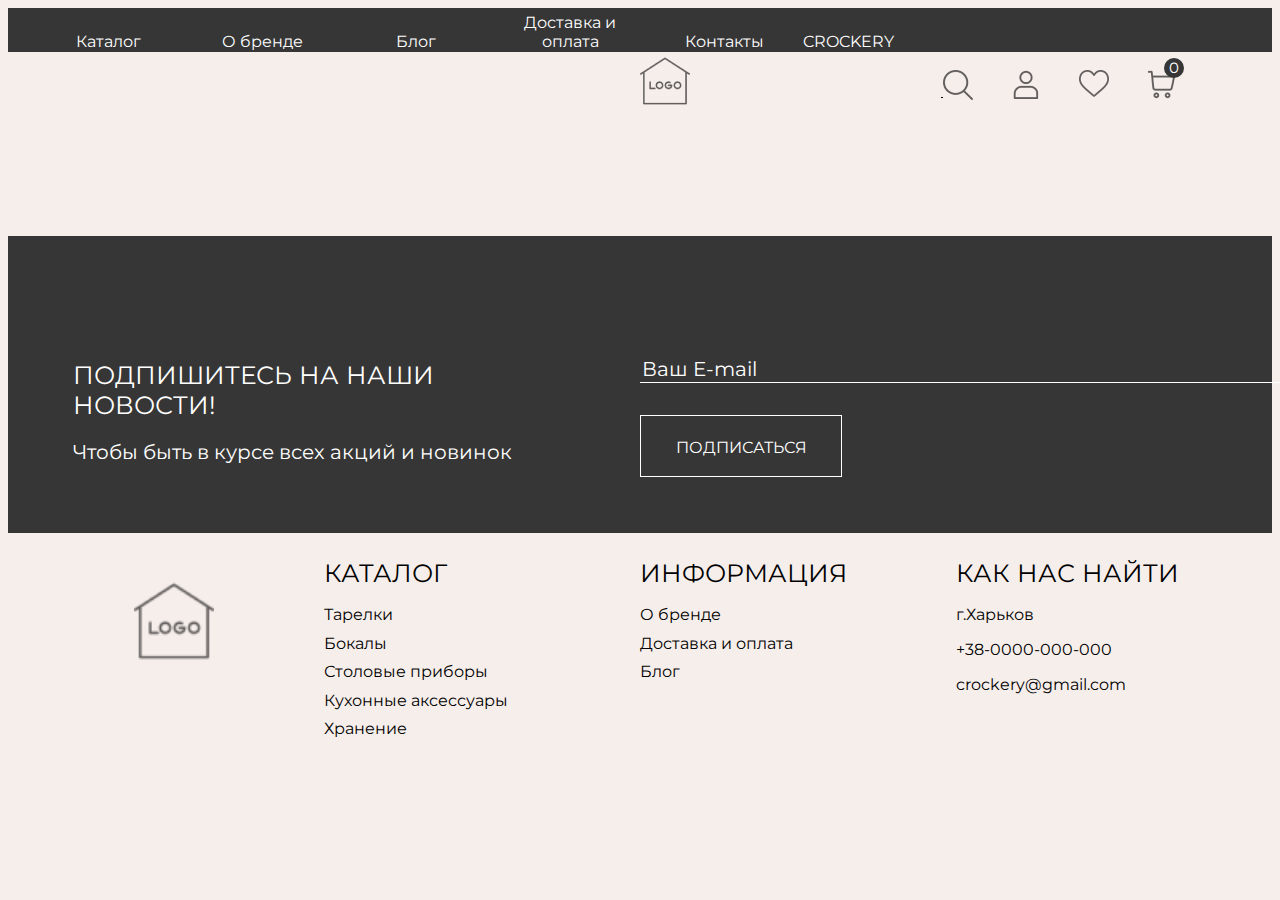
==== about-us.html @ a78c7160 "adding preexisted html" ====
<!DOCTYPE html>
<html lang="en">
<head>
  <meta charset="UTF-8">
  <meta http-equiv="X-UA-Compatible" content="IE=edge">
  <meta name="viewport" content="width=device-width, initial-scale=1.0">
  <title>О бренде</title>
  <link rel="stylesheet" href="css/header_footer.css">
</head>
<body>
  <div class="preloader_logo">
    <figure>
      <img src="img/logo 1.png" alt="">
    </figure>
  </div>


 <header>
    <div class="block upper">
      <div class="box">
        <div class="menu dropdown">
              <button class="menu-button catalog">Каталог</button>
              <div class="dropdown-menu">
                <div class="hidden-menu">
                  <a href="#" class="btn dishes">Тарелки</a>
                  <a href="#" class="btn glasses">Бокалы</a>
                  <a href="#" class="btn cutlery">Столовые приборы</a>
                  <a href="#" class="btn litchen-accessories">Кухонные аксессуары</a>
                  <a href="#" class="btn storage">Хранение</a>
                </div>
              </div>
            </div>
            <a href="about-us.html" class="menu menu-button about-us">О бренде</a>
            <a href="#" class="menu menu-button blog">Блог</a>
            <a href="shipping-and-payment.html"  class="menu menu-button dev-and-pay">Доставка и оплата</a>
            <a href="#" class="menu menu-button contacts">Контакты</a>
        </div>
        <a href="index.html" class="box crockery-name">CROCKERY</a>
      </div>

    <div class="lower">
      <div class="box logo-img"><img src="img/logo 1.png" alt="logo pic"> </div>
      <input type="text" value="Поиск" size="20">
      <div class="box img-menu">
        <a href="#" class="img-btn search"><img src="img/search-interface-symbol 1.png" alt="search symbol"></a>
        <a href="login.html" class="img-btn"><img src="img/user (1) 1.png" alt="user icon"></a>
        <a href="#" class="img-btn"><img src="img/heart 1.png" alt="heart icon"></a>
        <div class="cart img-btn">
          <div class="block" id="cart-number">0</div>
          <a href="#"><img src="img/shopping-cart 1.png" alt="shopping cart icon"></a>
        </div>
      </div>
          
    </div>
  </header>

  <!-- there goes page info -->

  <footer>
    <div class="block sign">
      <div id="foot-text">
        <p class="text">Подпишитесь на наши новости!</p>
        <P>Чтобы быть в курсе всех акций и новинок</P>
      </div>

      <div id="sign-email">
        <input type="text" value="Ваш E-mail" size="77"><br>
        <a href="#" class="white-btn">Подписаться</a>
      </div>
    </div>


    <div class="foot-menu">
      <div id="logo">
        <img src="img/logo 1.png" alt="logo pic">
      </div>

      <div id="catalog">
        <p class="text">Каталог</p>
        <ul>
          <li><a href="#">Тарелки</a></li>
          <li><a href="#">Бокалы</a></li>
          <li><a href="#">Столовые приборы</a></li>
          <li><a href="#">Кухонные аксессуары</a></li>
          <li><a href="#">Хранение</a></li>
        </ul>
      </div>

      <div id="information">
        <p class="text">Информация</p>
        <ul>
          <li><a href="about-us.html">О бренде</a></li>
          <li><a href="shipping-and-payment.html">Доставка и оплата</a></li>
          <li><a href="#">Блог</a></li>
        </ul>
      </div>
      
      <div id="where-to-find">
        <p class="text">Как нас найти</p>
        <p>г.Харьков</p>
        <p>+38-0000-000-000</p>
        <p>crockery@gmail.com</p>
      </div>
    </div>
  </footer>
 
</body>
</html>
---- css/header_footer.css ----
@import url('https://fonts.googleapis.com/css2?family=IBM+Plex+Serif:wght@100;300;700&family=Montserrat:wght@100;300&display=swap');


/* start of preloader */
.preloader_logo{
  position: fixed;

  display: flex;
  align-items: center;
  justify-content: center; 

  width: 100%;
  height: 100%;
  z-index: 9991;
  background-color:#c7bfbf;

  animation-name: fading_preloader;
  animation-iteration-count: 1; 
  animation-fill-mode: forwards; 
  animation-delay: 2s;
  animation-duration: 1s; 

   visibility: hidden; 
}

 @keyframes fading_preloader {
  0%{
    opacity: 1;
  }
  100%{
    opacity: 0;
  }
  
}


.preloader_logo figure{
  display: inherit;
  align-items: center;
  justify-content: center; 
  width: 10%;
  height: 10%;

  /* animation */
  animation-name: rotating_logo;
  animation-duration: 700ms;
  animation-iteration-count: infinite;
  animation-timing-function: ease-in-out;
  animation-direction: alternate;
}

@keyframes rotating_logo{
  50%{
    transform: rotateX(0deg);  
  }
  100%{
    transform: rotateX(180deg);
  }
} 

.loaded_hiding .preloader {
  transition: 0.3s opacity;
  opacity: 0;
}

.loaded .preloader {
  display: none;
}
/* end of preloader */


 /* start of main block */
body{
  background-color: #F6EEEB;
  font-family: 'Montserrat', sans-serif;
}

body a{
  text-decoration: none;
}

.block{
  background-color: #363636;
  color: #ffffff;
}

 .catalog, header a, .white-btn{
  background: none;
  border:none;
  font-family: inherit;
  font-size: inherit;
  color: #ffffff;
} 

.box-2{
  position: relative;
}

.box{
  position: relative;
  display: inline-block;
}
/*end of main block */


/* start of the menu elements */
/* upper menu */
.upper{
  padding: 0.4% 0% 0% 2%;
}

.menu{
  display: inline-block;
}

.dropdown{
  position: relative;
}

.dropdown-menu{
  position: absolute;
  left: 0;
  top: calc(100% + .3rem);

  opacity: 0;
  transform: translateY(-10px);
  transition: opacity 150ms ease-in-out,transform 150ms ease-in-out;
}

.dropdown> .catalog:focus + .dropdown-menu{
  opacity: 1;
  transform: translateY(5px);
}

.menu-button{
  text-align: center;
  height: 20px;
  width: 150px;

  transition: filter 400ms ease-in-out;
}

.menu-button:hover{
  filter: brightness(70%);
  cursor: pointer;
}
.menu-button:active{
  filter: brightness(150%) 
}

.hidden-menu{
  display: flex;

  margin:0.8% 0% 0% 0%;
  width:900px;
   font-weight: bold;
}

.hidden-menu a{
  display: inherit;
  align-items: center;
  justify-content: center;
  text-align: center;
}

.btn{
  display: inline-block;
  height: 40px;
  width:130px;

  margin-left: 0.5%; 

  margin-right: 1.9%;
 
  color: #000000;

  border-radius: 5%;
  border: 2px #c4bbb9 solid;
  transition: box-shadow 400ms ease-in-out, background-color 400ms ease-in-out;
}

.btn:hover{
  background-color: #ffffffc7;
  box-shadow: 0px 0px 3px 2px rgba(255, 255, 255, 0.925);
}
/* end of upper menu */

/* lower menu block */

.lower{
  display: flex;
}

.logo-img{
  position: relative;
  margin-left: 50%;
  margin-top: 0.3%;
}

.img-menu{
  display: flex;
  position: relative;
  width: 20%;
  margin: 1% 0px  0px 20%;
  background-color: #F6EEEB;
  z-index: 1;
}

.img-menu a{
  display: block;
  width: 40px;
  height: 40px;
  /* background-color: burlywood; */
  transition: transform 0.1s ease-in-out;
}

.img-btn{
  margin-right: 15%;
  padding-top: 2%;
}

.img-menu a:hover{
  transform: scale(1.1);
  cursor: pointer;
}

.img-menu a:active{
  filter: invert(100%);
}

.cart{
  position: relative;
  width:15%;
}
.lower input{
  position: absolute;
  background-color: transparent;
  border: transparent;
  border-bottom: 1px #000000 solid;
  font-size: inherit;

  height: 30px;
  margin-top: 1%;

  right: 10%;

  z-index: -1;
}


.img-menu a.search:focus > .lower input{
 right: 30%; 
}



.img-menu input:focus{
  outline: none;
}

#cart-number{
  position: absolute;
  right: 0%;
  bottom: 70%;

  font-size: 15px;

  height: 20px;
  width: 20px;

  text-align: center;
  line-height: 20px;

  border-radius: 50%;
}



/* end of lower menu block */
/* end of menu block */


/* for white buttons */
.white-btn{
  border: 1px #ffffff solid;

  display: block;
  height: 60px;
  width: 200px;

  text-transform: uppercase;
  text-align: center;
  line-height: 64px;

  position: relative;

  transition: color .5s ease-in-out;

  overflow: hidden;
  z-index: 1; 
}

.white-btn::before, .white-btn::after{
  position: absolute;
  content: '';

  height: 60px;
  width: 200px;
  background-color: #ffffff;

  top:0;
  left: -100%;

  opacity: .5; 

  transition: .3s ease-in-out;

   z-index: -1; 
}

.white-btn::after{
  opacity: 1;
  transition-delay: .2;
}

.white-btn:hover::before, .white-btn:hover::after{
  left: 0;
  font-weight: bold;
  color: #000000;
}

.white-btn:hover{
  color: #000000;
}

/* end of white buttons */


/* start of footer */
/* sign part */
footer{
  margin-top: 10%;
}
.sign{
  height: 297px;

  display: flex;
  justify-content: center;
}

#foot-text{
  width: 50%;
  font-size: 20px;
  padding: 99px 0px 0px 65px;
  /* display: ; */
}

.text{
  font-size: 25px;
  margin-bottom: 17px;

  text-transform: uppercase;
}

#sign-email{
  padding: 120px 0px 0px 65px;
  width: 50%;
}

#sign-email input{
  background-color: transparent;
  border: transparent;
  border-bottom: 1px #ffffff solid;
  font-family: inherit;
  font-size: 20px;
  color: #ffffff;

  margin-bottom: 5%;
}

#sign-email input:focus{
  outline:none;
}
/* end of sign part */

/* start of lower part of footer */
.foot-menu{
  display: flex;
  justify-content: center;
}

.foot-menu a {
  color: black;
}

.foot-menu a:hover{
  text-decoration: underline;
}

.foot-menu div{
  width: 25%;
}

li {
  list-style-type: none; /* Убираем маркеры */
  margin-bottom: 3%;
 }
 ul {
  margin-left: 0;
  padding-left: 0; 
 }


#logo img{
  height: 80px;
  width: 80px;

  padding: 15% 0% 0% 40%; 
}

/* end of lower part of footer */
/* end of footer */


@media (min-width: 1440px)  {
  header{
    font-size: 15px;
  }

  .upper{
    height: 25px;
  }

  .crockery-name{
    margin-left: 49%;
  }

  .b-buttons{
    width: 500px;
  }

  .img-menu img{
    width:30px;
    height:30px;
  
    margin-left: 15%;
  }

  .logo-img img{
    width: 50px;
    height: 50px;
  }

  .btn div{
    height: 40px;
    width: 200px;
  }
  

  .main-screen{
    height: 500px;
  } 
  
}

 
@media (min-width: 1051px) and (max-width: 1440px)  {
}

@media (min-width: 874px) and (max-width: 1051px) {}

@media (min-width: 768px) and (max-width: 874px){}

@media (min-width: 360px) and (max-width: 768px)  {
}
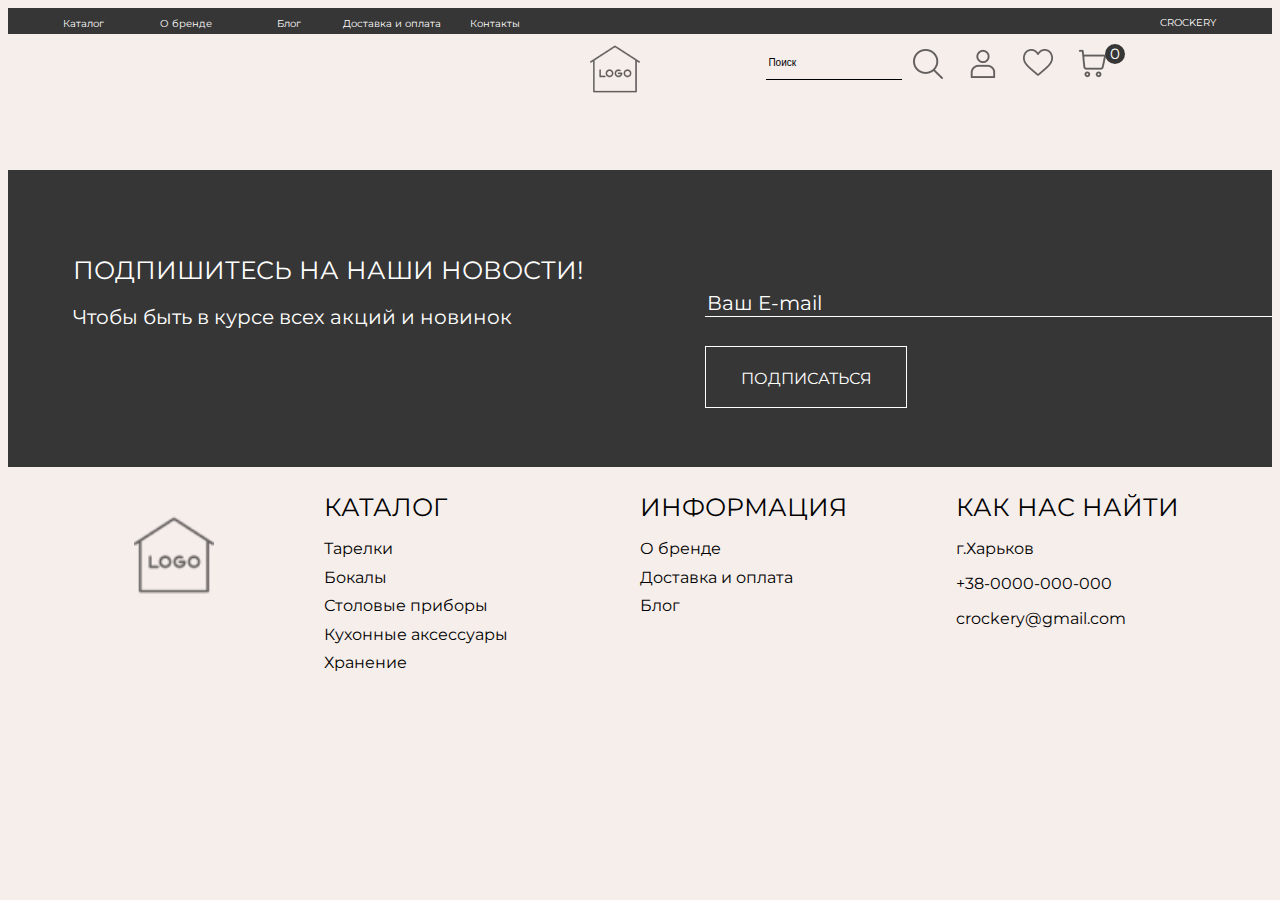
==== commit af7f756c: "updates header and footer" ====
--- a/about-us.html
+++ b/about-us.html
@@ -36,13 +36,16 @@
             <a href="#" class="menu menu-button contacts">Контакты</a>
         </div>
         <a href="index.html" class="box crockery-name">CROCKERY</a>
+        <a href="index.html" class="box crockery"><img src="img/logo 1.png" alt="logo pic"></a>
       </div>
 
     <div class="lower">
       <div class="box logo-img"><img src="img/logo 1.png" alt="logo pic"> </div>
-      <input type="text" value="Поиск" size="20">
       <div class="box img-menu">
-        <a href="#" class="img-btn search"><img src="img/search-interface-symbol 1.png" alt="search symbol"></a>
+        <input type="text" value="Поиск" size="20">
+        <div class="img-btn search">
+          <img src="img/search-interface-symbol 1.png" alt="search symbol">
+        </div>
         <a href="login.html" class="img-btn"><img src="img/user (1) 1.png" alt="user icon"></a>
         <a href="#" class="img-btn"><img src="img/heart 1.png" alt="heart icon"></a>
         <div class="cart img-btn">
--- a/css/header_footer.css
+++ b/css/header_footer.css
@@ -92,12 +92,7 @@
   color: #ffffff;
 } 
 
-.box-2{
-  position: relative;
-}
-
 .box{
-  position: relative;
   display: inline-block;
 }
 /*end of main block */
@@ -110,6 +105,7 @@
 }
 
 .menu{
+  height: 20px;
   display: inline-block;
 }
 
@@ -134,30 +130,29 @@
 
 .menu-button{
   text-align: center;
-  height: 20px;
+  height: 100%;
   width: 150px;
 
-  transition: filter 400ms ease-in-out;
+  line-height: 20px;
+
+  transition: filter .1s ease-in, background-color .2s ease-in;
 }
 
 .menu-button:hover{
-  filter: brightness(70%);
+  background-color: #5e5958;
   cursor: pointer;
 }
 .menu-button:active{
-  filter: brightness(150%) 
+  filter: brightness(130%);
 }
 
 .hidden-menu{
+  font-weight: bold;
+  background-color: #F6EEEB;
+}
+
+.hidden-menu a{
   display: flex;
-
-  margin:0.8% 0% 0% 0%;
-  width:900px;
-   font-weight: bold;
-}
-
-.hidden-menu a{
-  display: inherit;
   align-items: center;
   justify-content: center;
   text-align: center;
@@ -169,12 +164,9 @@
   width:130px;
 
   margin-left: 0.5%; 
-
   margin-right: 1.9%;
  
   color: #000000;
-
-  border-radius: 5%;
   border: 2px #c4bbb9 solid;
   transition: box-shadow 400ms ease-in-out, background-color 400ms ease-in-out;
 }
@@ -183,48 +175,77 @@
   background-color: #ffffffc7;
   box-shadow: 0px 0px 3px 2px rgba(255, 255, 255, 0.925);
 }
+
+.crockery-name{
+  position: absolute;
+  right:5%;
+  top:1.8%;
+}
+
+.crockery{
+  visibility: hidden;
+  position: absolute;
+
+  right:5%;
+}
+
+.crockery a{
+  display: block;
+  
+  width: 40px;
+  height: 40px;
+}
+
+.crockery img{
+  width: 40px;
+  height: 40px;
+  filter: invert(100%);
+  filter: brightness(300%);
+}
+
 /* end of upper menu */
 
 /* lower menu block */
 
 .lower{
-  display: flex;
+  position: relative;
+  padding-top:10px;
+
+  margin-bottom: 60px;
 }
 
 .logo-img{
-  position: relative;
-  margin-left: 50%;
-  margin-top: 0.3%;
+  position: absolute;
+  right:45%;
 }
 
 .img-menu{
   display: flex;
-  position: relative;
+  position: absolute;
   width: 20%;
-  margin: 1% 0px  0px 20%;
+  right: 15%;
   background-color: #F6EEEB;
   z-index: 1;
 }
 
-.img-menu a{
+.img-menu a, .img-btn.search{
   display: block;
   width: 40px;
   height: 40px;
-  /* background-color: burlywood; */
   transition: transform 0.1s ease-in-out;
 }
 
 .img-btn{
-  margin-right: 15%;
-  padding-top: 2%;
-}
-
-.img-menu a:hover{
+  margin-right: 10%;
+  padding-top: 2%; 
+}
+
+.img-menu a:hover, .img-btn.search:hover{
   transform: scale(1.1);
   cursor: pointer;
 }
 
-.img-menu a:active{
+.img-menu a:active, .img-btn.search:active{
   filter: invert(100%);
 }
 
@@ -232,27 +253,16 @@
   position: relative;
   width:15%;
 }
-.lower input{
-  position: absolute;
+
+.img-menu input{
   background-color: transparent;
   border: transparent;
   border-bottom: 1px #000000 solid;
   font-size: inherit;
 
   height: 30px;
-  margin-top: 1%;
-
-  right: 10%;
-
-  z-index: -1;
-}
-
-
-.img-menu a.search:focus > .lower input{
- right: 30%; 
-}
-
-
+  margin: 1% 4% 0% 0%;
+}
 
 .img-menu input:focus{
   outline: none;
@@ -260,8 +270,10 @@
 
 #cart-number{
   position: absolute;
+  top: 0%;
+  left:70%;
   right: 0%;
-  bottom: 70%;
+  bottom: 80%;
 
   font-size: 15px;
 
@@ -273,9 +285,6 @@
 
   border-radius: 50%;
 }
-
-
-
 /* end of lower menu block */
 /* end of menu block */
 
@@ -341,10 +350,9 @@
 footer{
   margin-top: 10%;
 }
-.sign{
+footer div.block{
   height: 297px;
-
-  display: flex;
+  /* background-color: #bc8f8f; */
   justify-content: center;
 }
 
@@ -352,7 +360,6 @@
   width: 50%;
   font-size: 20px;
   padding: 99px 0px 0px 65px;
-  /* display: ; */
 }
 
 .text{
@@ -363,6 +370,7 @@
 }
 
 #sign-email{
+  overflow: hidden;
   padding: 120px 0px 0px 65px;
   width: 50%;
 }
@@ -398,6 +406,7 @@
 }
 
 .foot-menu div{
+  position: relative;
   width: 25%;
 }
 
@@ -422,7 +431,10 @@
 /* end of footer */
 
 
-@media (min-width: 1440px)  {
+/* start of adaptive screens */
+
+@media (min-width: 1581px) {
+  /* start of header */
   header{
     font-size: 15px;
   }
@@ -431,12 +443,14 @@
     height: 25px;
   }
 
-  .crockery-name{
-    margin-left: 49%;
-  }
-
   .b-buttons{
     width: 500px;
+  }
+
+  .hidden-menu{
+    display: flex;
+    margin-top:1.5%;
+    width:800px;
   }
 
   .img-menu img{
@@ -446,30 +460,219 @@
     margin-left: 15%;
   }
 
-  .logo-img img{
-    width: 50px;
-    height: 50px;
-  }
-
-  .btn div{
-    height: 40px;
-    width: 200px;
-  }
-  
-
   .main-screen{
     height: 500px;
   } 
-  
-}
-
- 
-@media (min-width: 1051px) and (max-width: 1440px)  {
-}
-
-@media (min-width: 874px) and (max-width: 1051px) {}
-
-@media (min-width: 768px) and (max-width: 874px){}
-
-@media (min-width: 360px) and (max-width: 768px)  {
+  /* end of header */
+  
+  /* start of footer */
+  footer div.block{
+    display: flex; 
+  }
+  /* end of footer */
+}
+
+
+@media (min-width: 1300px) and (max-width: 1581px){
+  /* start of header */
+  header{
+    font-size: 12px;
+  }
+  .menu-button{
+    width: 120px;
+  }
+
+  .hidden-menu{
+    display: flex;
+    margin-top:1.5%;
+    width:615px;
+  }
+
+  .btn{
+    border-radius: 5%;
+  }
+  /* end of header */
+
+  /* start of footer */
+  footer div.block{
+    display: flex; 
+  }
+  /* end of footer */
+}
+
+@media (min-width: 760px) and (max-width: 1300px){
+  /* start of header */
+  header{
+    font-size: 10px;
+  }
+  .menu-button{
+    width: 100px;
+  }
+
+  .logo-img{
+    right:50%;
+  }
+  
+  .img-menu{
+    right: 20%;
+  }
+
+  .hidden-menu{
+    width:135px;
+  }
+  /* end of header */
+
+  /* start of footer */
+  footer div.block{
+    display: flex; 
+  }
+  #foot-text{
+   padding: 60px 0px 0px 65px; 
+  }
+  /* end of footer */
+}
+
+
+@media (min-width: 595px) and (max-width: 759px)  {
+  /* start of header */
+  header{
+    font-size: 10px;
+  }
+  .crockery-name{
+    visibility: hidden;
+  }
+
+  .crockery{
+    visibility: visible;
+  }
+
+  .menu-button{
+    width: 100px;
+    height: 40px;
+    line-height: 40px;
+  }
+
+  .img-menu{
+    right: 29%;
+    padding-top: 10px;
+  }
+
+
+  .logo-img{
+    visibility: hidden;
+  }
+
+  .hidden-menu{
+    width:135px;
+  }
+  /* end of header */
+
+  /* start of footer */
+  footer div.block{
+    height: 340px; 
+  }
+  
+  #foot-text{
+    width: 100%;
+    font-size: 15px;
+    text-align: center;
+   padding: 40px 0px 0px 0px; 
+  }
+  
+  #foot-text p.text{
+    font-size: 20px;
+    text-transform: uppercase;
+  }
+
+  
+  #sign-email{
+    padding: 40px 0px 0px 10px;
+    width: 96%;
+  }
+  
+  #sign-email input{
+    font-size: 20px;
+  }
+  
+  #sign-email a.white-btn{
+    position:absolute;
+    left: 35%;
+    right: 50%;
+  }
+  /* end of footer */
+}
+
+@media (min-width: 360px) and (max-width: 595px){
+  /* start of header */
+  header{
+    font-size: 8px;
+  }
+  .crockery-name{
+    visibility: hidden;
+  }
+
+  .crockery{
+    visibility: visible;
+  }
+
+  .img-menu{
+    right: 33%;
+    padding-top: 10px;
+  }
+
+  .img-menu a, .img-btn.search, .img-menu img{
+    width: 30px;
+    height: 30px;
+
+  }
+  
+  .menu-button{
+    width: 77px;
+    height: 40px;
+    line-height: 40px;
+  }
+
+  .logo-img{
+    visibility: hidden;
+  }
+  .hidden-menu{
+    width:135px;
+    font-size: 10px;
+  }
+
+  /* end of header */
+
+/* start of footer */
+footer div.block{
+  height: 340px; 
+}
+
+#foot-text{
+  width: 100%;
+  font-size: 15px;
+  text-align: center;
+ padding: 40px 0px 0px 0px; 
+}
+
+#foot-text p.text{
+  font-size: 20px;
+  text-transform: uppercase;
+}
+
+#sign-email{
+  /* position:relative; */
+  padding: 40px 0px 0px 10px;
+  width: 96%;
+}
+
+#sign-email input{
+  font-size: 20px;
+}
+
+#sign-email a.white-btn{
+  position:absolute;
+  right: 30%;
+}
+/* end of footer */
+
 }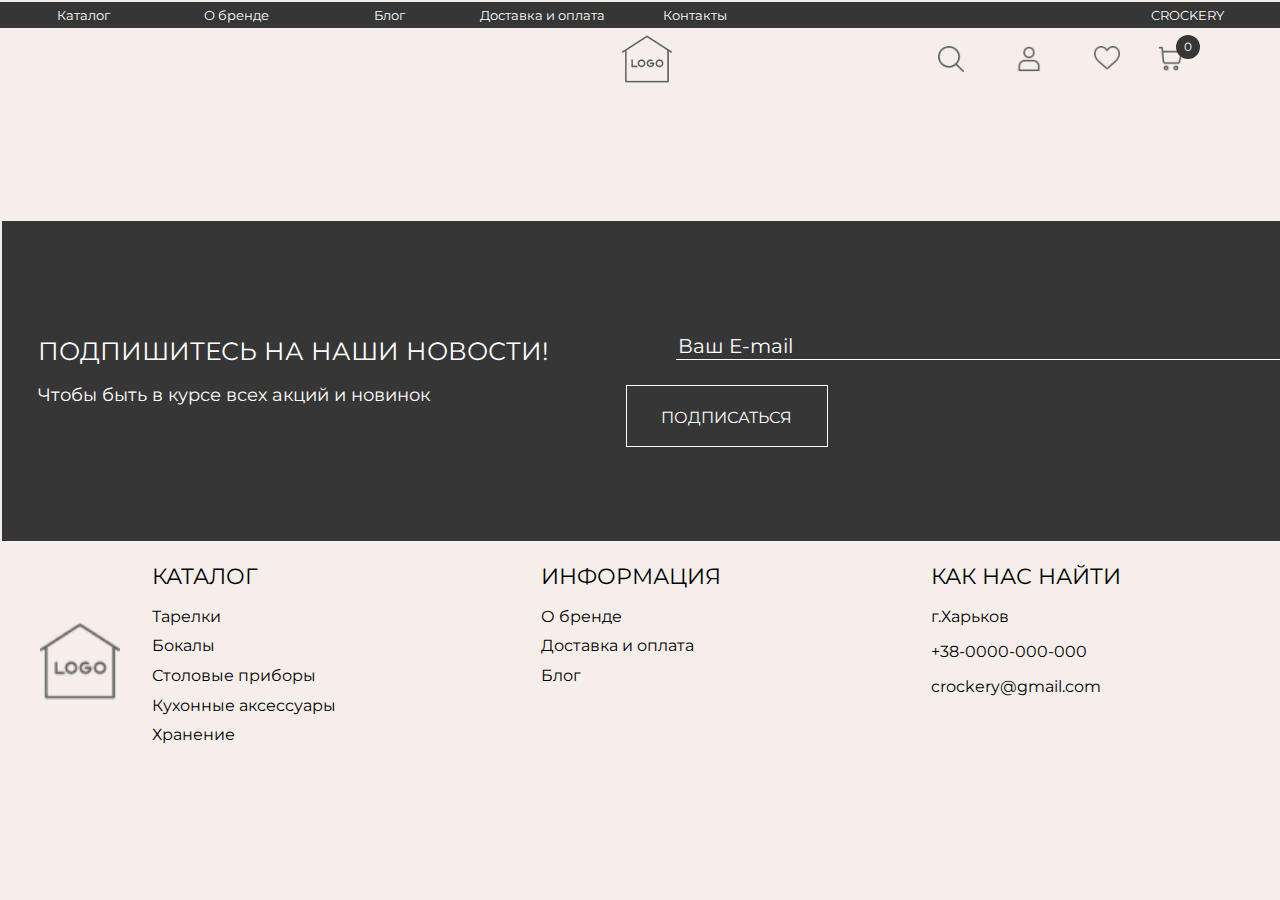
==== commit 27391e7b: "upadte" ====
--- a/about-us.html
+++ b/about-us.html
@@ -8,39 +8,76 @@
   <link rel="stylesheet" href="css/header_footer.css">
 </head>
 <body>
-  <div class="preloader_logo">
-    <figure>
-      <img src="img/logo 1.png" alt="">
-    </figure>
-  </div>
-
-
- <header>
+  <header>
     <div class="block upper">
       <div class="box">
-        <div class="menu dropdown">
-              <button class="menu-button catalog">Каталог</button>
-              <div class="dropdown-menu">
-                <div class="hidden-menu">
-                  <a href="#" class="btn dishes">Тарелки</a>
-                  <a href="#" class="btn glasses">Бокалы</a>
-                  <a href="#" class="btn cutlery">Столовые приборы</a>
-                  <a href="#" class="btn litchen-accessories">Кухонные аксессуары</a>
-                  <a href="#" class="btn storage">Хранение</a>
-                </div>
+        <div class="screen">
+          <div class="menu dropdown">
+            <button class="menu-button catalog" id="screen">Каталог</button>
+            <div class="dropdown-menu" id="screen">
+              <div class="hidden-menu">
+                <a href="#" class="btn dishes"id='screen'>Тарелки</a>
+                <a href="#" class="btn glasses" id="screen">Бокалы</a>
+                <a href="#" class="btn cutlery" id="screen">Столовые приборы</a>
+                <a href="#" class="btn litchen-accessories" id="screen">Кухонные аксессуары</a>
+                <a href="#" class="btn storage" id="screen">Хранение</a>
               </div>
             </div>
-            <a href="about-us.html" class="menu menu-button about-us">О бренде</a>
-            <a href="#" class="menu menu-button blog">Блог</a>
-            <a href="shipping-and-payment.html"  class="menu menu-button dev-and-pay">Доставка и оплата</a>
-            <a href="#" class="menu menu-button contacts">Контакты</a>
+        </div>
+          <a href="about-us.html" class="menu menu-button about-us">О бренде</a>
+          <a href="#" class="menu menu-button blog">Блог</a>
+          <a href="shipping-and-payment.html"  class="menu menu-button dev-and-pay">Доставка и оплата</a>
+          <a href="#" class="menu menu-button contacts">Контакты</a>
+      
+        </div>
+    
+    
+        <div class="mobile">
+          <div class="hamburger-menu">
+            <input type="checkbox" id="menu__toggle"/>
+            <label class="menu__btn"for="menu__toggle"><span></span></label>
+          
+          <ul class = "menu__box">
+            <li class="btn">
+              <div class="menu dropdown">
+                <button class="menu-item catalog" id="mobile">Каталог</button>
+                <div class="dropdown-menu" id="mobile">
+                  <div class="hidden-menu">
+                    <a href="#" class="btn dishes">Тарелки</a>
+                    <a href="#" class="btn glasses">Бокалы</a>
+                    <a href="#" class="btn cutlery">Столовые приборы</a>
+                    <a href="#" class="btn litchen-accessories">Кухонные аксессуары</a>
+                    <a href="#" class="btn storage">Хранение</a>
+                  </div>
+                </div>
+            </div>
+            </li>
+            <li class="btn">
+              <a href="about-us.html" class="menu-item about-us">О бренде</a>
+            </li>
+
+            <li class="btn">
+              <a href="#" class="menu-item blog">Блог</a>
+            </li>
+
+            <li class="btn">
+              <a href="shipping-and-payment.html"  class="menu-item  dev-and-pay">Доставка и оплата</a>
+            </li>
+            <li class="btn">
+              <a href="#" class="menu-item contacts">Контакты</a>
+            </li>
+          </ul>
+        </div>
+        </div> 
+          
         </div>
         <a href="index.html" class="box crockery-name">CROCKERY</a>
         <a href="index.html" class="box crockery"><img src="img/logo 1.png" alt="logo pic"></a>
-      </div>
+    </div>
 
     <div class="lower">
       <div class="box logo-img"><img src="img/logo 1.png" alt="logo pic"> </div>
+      
       <div class="box img-menu">
         <input type="text" value="Поиск" size="20">
         <div class="img-btn search">
@@ -52,12 +89,14 @@
           <div class="block" id="cart-number">0</div>
           <a href="#"><img src="img/shopping-cart 1.png" alt="shopping cart icon"></a>
         </div>
-      </div>
-          
+      </div>    
     </div>
+    
   </header>
 
-  <!-- there goes page info -->
+
+
+
 
   <footer>
     <div class="block sign">
@@ -67,7 +106,7 @@
       </div>
 
       <div id="sign-email">
-        <input type="text" value="Ваш E-mail" size="77"><br>
+        <input type="email" placeholder="Ваш E-mail" size="77"><br>
         <a href="#" class="white-btn">Подписаться</a>
       </div>
     </div>
--- a/css/header_footer.css
+++ b/css/header_footer.css
@@ -1,72 +1,4 @@
 @import url('https://fonts.googleapis.com/css2?family=IBM+Plex+Serif:wght@100;300;700&family=Montserrat:wght@100;300&display=swap');
-
-
-/* start of preloader */
-.preloader_logo{
-  position: fixed;
-
-  display: flex;
-  align-items: center;
-  justify-content: center; 
-
-  width: 100%;
-  height: 100%;
-  z-index: 9991;
-  background-color:#c7bfbf;
-
-  animation-name: fading_preloader;
-  animation-iteration-count: 1; 
-  animation-fill-mode: forwards; 
-  animation-delay: 2s;
-  animation-duration: 1s; 
-
-   visibility: hidden; 
-}
-
- @keyframes fading_preloader {
-  0%{
-    opacity: 1;
-  }
-  100%{
-    opacity: 0;
-  }
-  
-}
-
-
-.preloader_logo figure{
-  display: inherit;
-  align-items: center;
-  justify-content: center; 
-  width: 10%;
-  height: 10%;
-
-  /* animation */
-  animation-name: rotating_logo;
-  animation-duration: 700ms;
-  animation-iteration-count: infinite;
-  animation-timing-function: ease-in-out;
-  animation-direction: alternate;
-}
-
-@keyframes rotating_logo{
-  50%{
-    transform: rotateX(0deg);  
-  }
-  100%{
-    transform: rotateX(180deg);
-  }
-} 
-
-.loaded_hiding .preloader {
-  transition: 0.3s opacity;
-  opacity: 0;
-}
-
-.loaded .preloader {
-  display: none;
-}
-/* end of preloader */
 
 
  /* start of main block */
@@ -94,14 +26,20 @@
 
 .box{
   display: inline-block;
+  /* position:relative; */
 }
 /*end of main block */
 
 
 /* start of the menu elements */
 /* upper menu */
+header{
+  position: relative;
+  margin-top:-8px;
+}
 .upper{
-  padding: 0.4% 0% 0% 2%;
+
+  padding: 0 0% 0% 2%;
 }
 
 .menu{
@@ -113,18 +51,20 @@
   position: relative;
 }
 
-.dropdown-menu{
+.dropdown-menu#screen{
   position: absolute;
+  visibility:visible;
   left: 0;
   top: calc(100% + .3rem);
 
-  opacity: 0;
+  opacity:0;
   transform: translateY(-10px);
   transition: opacity 150ms ease-in-out,transform 150ms ease-in-out;
 }
 
-.dropdown> .catalog:focus + .dropdown-menu{
-  opacity: 1;
+.dropdown>  .catalog#screen:focus + .dropdown-menu#screen{
+  visibility:visible;
+  opacity:1;
   transform: translateY(5px);
 }
 
@@ -134,7 +74,6 @@
   width: 150px;
 
   line-height: 20px;
-
   transition: filter .1s ease-in, background-color .2s ease-in;
 }
 
@@ -148,6 +87,7 @@
 
 .hidden-menu{
   font-weight: bold;
+  margin-top: 10px;
   background-color: #F6EEEB;
 }
 
@@ -158,7 +98,7 @@
   text-align: center;
 }
 
-.btn{
+.btn#screen{
   display: inline-block;
   height: 40px;
   width:130px;
@@ -171,12 +111,13 @@
   transition: box-shadow 400ms ease-in-out, background-color 400ms ease-in-out;
 }
 
-.btn:hover{
-  background-color: #ffffffc7;
+.btn#screen:hover{
+  background-color: #817d7c;
   box-shadow: 0px 0px 3px 2px rgba(255, 255, 255, 0.925);
 }
 
 .crockery-name{
+  visibility: visible;
   position: absolute;
   right:5%;
   top:1.8%;
@@ -203,15 +144,170 @@
   filter: brightness(300%);
 }
 
+#menu__toggle{
+  position: absolute;
+  opacity:0;
+  
+}
+
+.menu__btn{
+  display: flex;
+  align-items: center;
+  position: fixed;
+  top:10px;
+  left:20px;
+
+  width:26px;
+  height: 26px;
+
+  cursor: pointer;
+  z-index: 7;
+}
+
+.menu__btn > span,
+.menu__btn > span::before,
+.menu__btn > span::after{
+  display: block;
+  position: absolute;
+
+  width: 100%;
+  height: 2px;
+  background-color: #fff;
+
+  transition-duration: .25s;
+}
+
+.menu__btn > span::before{
+  content: '';
+  top:-8px;
+}
+
+.menu__btn > span::after{
+  content: '';
+  top:8px;
+}
+
+.menu__box{
+  display: block;
+  position: fixed;
+   visibility: hidden;  
+
+  left:-100%;
+
+  width:200px;
+  height: 100%;
+
+  list-style: none;
+
+  text-align: center;
+
+  transition-duration: .25s;
+
+  background-color: #F6EEEB;
+  box-shadow: 1px 0px 6px rgba(0, 0, 0, 0.2);
+}
+
+.menu__item{
+  display: block;
+  padding: 12px 24px;
+
+  
+  font-weight: bolder;
+
+  text-decoration: none;
+}
+
+.mobile ul{
+  position: fixed;
+  padding-top: 2em;
+}
+
+.mobile li.btn{
+  width: 97%;
+
+  transition: background-color 400ms ease-in-out;
+}
+
+
+li.btn a, li.btn button{
+  display: block;
+
+  width:200px;
+  height: 40px;
+
+  color: #000000;
+  font-size: 15px;
+  font-weight: 700;
+
+  border-bottom: 1px #000 solid;
+
+}
+
+li.btn .hidden-menu{
+  width:200px;
+}
+
+
+li.btn a{
+  line-height: 40px;
+}
+
+li.btn a.about-us{
+  margin-top: 20px;
+}
+
+.dropdown-menu#mobile{
+  position: absolute;
+  visibility:hidden;
+  left: 0;
+
+  opacity:0;
+  transform: translateX(-10px);
+  transition: opacity 150ms ease-in-out,transform 150ms ease-in-out;
+}
+
+.dropdown>  .catalog#mobile:focus + .dropdown-menu#mobile{
+  visibility:visible;
+  opacity:1;
+  transform: translateY(0);
+}
+
+.menu__item:active{
+  background-color: #7a7a7a;
+}
+
+li.btn button:focus{
+  background-color: #616161;
+}
+
+
+#menu__toggle:checked ~ .menu__btn > span{
+  transform: rotate(45deg);
+}
+
+#menu__toggle:checked ~ .menu__btn > span::before{
+  top:0;
+  transform:rotate(0deg);
+}
+
+#menu__toggle:checked ~ .menu__btn > span::after{
+  top:0;
+  transform:rotate(90deg);
+}
+
+#menu__toggle:checked ~ .menu__box{
+  visibility: visible;
+  left:0;
+}
 /* end of upper menu */
 
 /* lower menu block */
 
 .lower{
   position: relative;
-  padding-top:10px;
-
   margin-bottom: 60px;
+
+  width:100%;
 }
 
 .logo-img{
@@ -221,11 +317,7 @@
 
 .img-menu{
   display: flex;
-  position: absolute;
   width: 20%;
-  right: 15%;
-  background-color: #F6EEEB;
-  z-index: 1;
 }
 
 .img-menu a, .img-btn.search{
@@ -237,7 +329,7 @@
 
 .img-btn{
   margin-right: 10%;
-  padding-top: 2%; 
+  padding-top: 2%;
 }
 
 .img-menu a:hover, .img-btn.search:hover{
@@ -284,6 +376,7 @@
   line-height: 20px;
 
   border-radius: 50%;
+  z-index: 1;
 }
 /* end of lower menu block */
 /* end of menu block */
@@ -310,6 +403,7 @@
 }
 
 .white-btn::before, .white-btn::after{
+  color: #000000;
   position: absolute;
   content: '';
 
@@ -339,6 +433,11 @@
 }
 
 .white-btn:hover{
+  color: #000000;
+}
+
+.white-btn:active{
+  background-color: #fff;
   color: #000000;
 }
 
@@ -392,11 +491,6 @@
 /* end of sign part */
 
 /* start of lower part of footer */
-.foot-menu{
-  display: flex;
-  justify-content: center;
-}
-
 .foot-menu a {
   color: black;
 }
@@ -421,8 +515,8 @@
 
 
 #logo img{
-  height: 80px;
-  width: 80px;
+  height: 60px;
+  width: 60px;
 
   padding: 15% 0% 0% 40%; 
 }
@@ -432,111 +526,9 @@
 
 
 /* start of adaptive screens */
-
-@media (min-width: 1581px) {
-  /* start of header */
+@media only screen and (min-width:320px)  {
   header{
-    font-size: 15px;
-  }
-
-  .upper{
-    height: 25px;
-  }
-
-  .b-buttons{
-    width: 500px;
-  }
-
-  .hidden-menu{
-    display: flex;
-    margin-top:1.5%;
-    width:800px;
-  }
-
-  .img-menu img{
-    width:30px;
-    height:30px;
-  
-    margin-left: 15%;
-  }
-
-  .main-screen{
-    height: 500px;
-  } 
-  /* end of header */
-  
-  /* start of footer */
-  footer div.block{
-    display: flex; 
-  }
-  /* end of footer */
-}
-
-
-@media (min-width: 1300px) and (max-width: 1581px){
-  /* start of header */
-  header{
-    font-size: 12px;
-  }
-  .menu-button{
-    width: 120px;
-  }
-
-  .hidden-menu{
-    display: flex;
-    margin-top:1.5%;
-    width:615px;
-  }
-
-  .btn{
-    border-radius: 5%;
-  }
-  /* end of header */
-
-  /* start of footer */
-  footer div.block{
-    display: flex; 
-  }
-  /* end of footer */
-}
-
-@media (min-width: 760px) and (max-width: 1300px){
-  /* start of header */
-  header{
-    font-size: 10px;
-  }
-  .menu-button{
-    width: 100px;
-  }
-
-  .logo-img{
-    right:50%;
-  }
-  
-  .img-menu{
-    right: 20%;
-  }
-
-  .hidden-menu{
-    width:135px;
-  }
-  /* end of header */
-
-  /* start of footer */
-  footer div.block{
-    display: flex; 
-  }
-  #foot-text{
-   padding: 60px 0px 0px 65px; 
-  }
-  /* end of footer */
-}
-
-
-@media (min-width: 595px) and (max-width: 759px)  {
-  /* start of header */
-  header{
-    font-size: 10px;
+    font-size: 5px;
   }
   .crockery-name{
     visibility: hidden;
@@ -544,26 +536,68 @@
 
   .crockery{
     visibility: visible;
-  }
-
-  .menu-button{
-    width: 100px;
-    height: 40px;
-    line-height: 40px;
-  }
-
+
+    height:9em;
+    width:8em;
+  }
+  .img-menu input{
+    visibility: hidden;
+  }
+
+  .logo-img{
+    visibility: hidden;
+  }
+
+  .mobile{
+    visibility: visible;
+  }
+
+  /* start of header */
+  .upper{
+    height: 9em;
+
+    position: fixed;
+    padding: -1% 0% 0% 0%;
+
+  }
+  .lower{
+    width:100%;
+    height: 9em;
+
+    left:50%;
+  }
+  
   .img-menu{
-    right: 29%;
-    padding-top: 10px;
-  }
-
-
-  .logo-img{
-    visibility: hidden;
-  }
-
-  .hidden-menu{
-    width:135px;
+    padding-top: 15%;
+    padding-bottom: 2%;
+
+    margin-left: -8em;     
+  }
+
+  .img-menu a, .img-btn.search, .img-menu img{
+    width: 30px;
+    height: 30px;
+
+    margin-left: 5em; 
+  }
+  .cart{
+    margin-left: 10em;
+    width:7em;
+    /* background-color: brown; */
+  }
+
+  .cart img{
+    margin-left: -5em;;
+  }
+
+  #cart-number{
+    right:0%;
+  
+    font-size: 7px;
+  
+    height: 14px;
+    width: 14px;
+    line-height: 14px;
   }
   /* end of header */
 
@@ -571,41 +605,64 @@
   footer div.block{
     height: 340px; 
   }
-  
+
   #foot-text{
     width: 100%;
     font-size: 15px;
     text-align: center;
    padding: 40px 0px 0px 0px; 
   }
-  
+
   #foot-text p.text{
     font-size: 20px;
     text-transform: uppercase;
   }
 
-  
   #sign-email{
     padding: 40px 0px 0px 10px;
     width: 96%;
   }
-  
+
   #sign-email input{
-    font-size: 20px;
-  }
-  
+    font-size: 15px;
+  }
+
   #sign-email a.white-btn{
+    margin-top: 20px;
     position:absolute;
-    left: 35%;
-    right: 50%;
+    right: 25%;
+    left:25%;
+  }
+
+
+  .foot-menu{
+    font-size: 10px;
+    text-align: center;
+  }
+
+  .foot-menu div{
+    width: 100%;
+  }
+
+  .foot-menu p.text{
+    font-size: 15px;
+  }
+
+  #logo img{
+    height: 40px;
+    width: 40px;
+
+    padding: 0px;
   }
   /* end of footer */
-}
-
-@media (min-width: 360px) and (max-width: 595px){
-  /* start of header */
+
+ }
+
+@media only screen and (min-width:481px)  { 
+
   header{
-    font-size: 8px;
+    font-size: 5px;
+    left:-40%;
   }
   .crockery-name{
     visibility: hidden;
@@ -613,66 +670,1001 @@
 
   .crockery{
     visibility: visible;
-  }
-
+
+    height:9em;
+    width:8em;
+  }
+  .img-menu input{
+    visibility: hidden;
+  }
+
+  .logo-img{
+    visibility: hidden;
+  }
+
+  .mobile{
+    visibility: visible;
+  }
+
+  /* start of header */
+  .upper{
+    height: 9em;
+    position: fixed;
+    padding: -1% 0% 0% 0%;
+
+  }
+  .lower{
+    width:100%;
+    height: 6em;
+    left:50%;
+  }
+  
   .img-menu{
-    right: 33%;
-    padding-top: 10px;
+    padding-top: 11%;
+    margin-left: -15em;     
   }
 
   .img-menu a, .img-btn.search, .img-menu img{
     width: 30px;
     height: 30px;
 
-  }
-  
-  .menu-button{
-    width: 77px;
-    height: 40px;
-    line-height: 40px;
+    margin-left: 8em; 
+  }
+
+  .menu__box{
+    width:55em;
+    top:8em;
+  }
+
+  li.btn a, li.btn button{
+   
+    width:13.4em;
+  
+    font-size: 20px;
+    font-weight: 800;
+  
+  }
+
+  li.btn .hidden-menu{
+    width:55em;
+  }
+
+  .cart{
+    margin-left: 14em;
+    width:8em;
+     /* background-color: brown;  */
+  }
+
+  .cart img{
+    margin-left: -8em;
+  }
+
+  #cart-number{
+    right:0%;
+  
+    font-size: 8px;
+  
+    height: 2.3em;
+    width: 2.3em;
+    line-height: 2.3em;
+  }
+
+  /* start of footer */
+
+  footer div.block{
+    height: 20em; 
+  }
+
+  #foot-text{
+    width: 100%;
+    font-size: 15px;
+    text-align: center;
+   padding: 40px 0px 0px 0px; 
+  }
+
+  #foot-text p.text{
+    font-size: 20px;
+    text-transform: uppercase;
+  }
+
+  #sign-email{
+    padding: 40px 0px 0px 10px;
+    width: 96%;
+  }
+
+  #sign-email input{
+    font-size: 15px;
+  }
+
+  #sign-email a.white-btn{
+    position:absolute;
+    top:60em;
+    right: 10em;
+    left:11em;
+  }
+
+  
+  #logo {
+    width: 19em;
+  }
+
+  #logo img{
+    padding-top: 5em;
+  }
+
+  .foot-menu{
+    font-size: 12px;
+    display:flex;
+ 
+  }
+
+  .foot-menu div{
+    text-align: start;
+
+  }
+
+  .foot-menu p.text{
+    font-size: 16px;
+  }
+  /* end of footer */
+ }
+
+@media only screen and (min-width:641px) and (max-width: 819px) {  
+  header{
+    width:100%;
+    font-size: 5px;
+    left: -1%;
+  }
+  .crockery-name{
+    visibility: hidden;
+  }
+
+  .crockery{
+    visibility: visible;
+    height:12em;
+    width:12em;
+  }
+
+  .crockery img{
+    height:12em;
+    width:12em;
+  }
+  .img-menu input{
+    visibility: hidden;
   }
 
   .logo-img{
     visibility: hidden;
   }
-  .hidden-menu{
-    width:135px;
-    font-size: 10px;
-  }
-
-  /* end of header */
-
-/* start of footer */
-footer div.block{
-  height: 340px; 
-}
-
-#foot-text{
-  width: 100%;
-  font-size: 15px;
-  text-align: center;
- padding: 40px 0px 0px 0px; 
-}
-
-#foot-text p.text{
-  font-size: 20px;
-  text-transform: uppercase;
-}
-
-#sign-email{
-  /* position:relative; */
-  padding: 40px 0px 0px 10px;
-  width: 96%;
-}
-
-#sign-email input{
-  font-size: 20px;
-}
-
-#sign-email a.white-btn{
-  position:absolute;
-  right: 30%;
-}
-/* end of footer */
-
-}+
+  .mobile{
+    visibility: visible;
+  }
+
+  /* start of header */
+  .upper{
+    height: 13em;
+    width:100%;
+    position: fixed;
+    padding-top: -1%;
+
+    padding: 0 5em 0 5em;
+  }
+
+  .lower{
+    width:100%;
+    height: 6em;
+    left:20%;
+  }
+  
+  .img-menu{
+    padding-top: 9%;
+    margin-left: -28em;     
+  }
+
+  .img-menu a, .img-btn.search, .img-menu img{
+    width: 10em;
+    height: 10em;
+
+    margin-left: 8em; 
+  }
+
+  .menu__btn{
+    width: 6em;
+    transform: scale(1.2);
+  }
+
+  .menu__btn > span{
+    margin-top: 3em;
+  }
+
+  .menu__btn > span,
+  .menu__btn > span::before,
+  .menu__btn > span::after{
+    width: 100%;
+    height: 4px;
+  }
+
+  .menu__box{
+    width:80em;
+    top:12em;
+  }
+
+  li.btn a, li.btn button{
+    width:20em;
+    height: 60px;
+
+    font-size: 20px;
+    line-height: 60px;
+    font-weight: 800;
+  
+  }
+
+  li.btn a.about-us{
+    margin-top: 1.5em;
+  }
+
+  li.btn .hidden-menu{
+    width:80em;
+  }
+
+  .cart{
+    margin-left: 14em;
+    width:11em;
+    /* background-color: brown;  */
+  }
+
+  .cart img{
+    margin-left: -8em;
+  }
+
+  #cart-number{
+    right:0%;
+  
+    font-size: 12px;
+  
+    height: 2.4em;
+    width: 2.4em;
+    line-height: 2.4em;
+  }
+  /* start of footer */
+
+  footer div.block{
+    height: 23em; 
+  }
+
+  #foot-text{
+    width: 100%;
+    font-size: 20px;
+    text-align: center;
+   padding: 40px 0px 0px 0px; 
+  }
+
+  #foot-text p.text{
+    font-size: 30px;
+    text-transform: uppercase;
+  }
+
+
+
+  #sign-email{
+    padding: 40px 0px 0px 1em;
+    width: 100%;
+  }
+
+  #sign-email input{
+    font-size: 17px;
+  }
+
+  #sign-email a.white-btn{
+    position:absolute;
+    top:76em;
+    right: 10em;
+    left:18em;
+  }
+
+  
+  #logo {
+    width: 15em;
+  }
+
+  #logo img{
+    width: 5em;
+    height: 5em;
+    padding-top: 5em;
+  }
+
+  .foot-menu{
+    font-size: 15px;
+    display:flex;
+ 
+  }
+
+  .foot-menu div{
+    text-align: start;
+    padding-left: 2em;
+  }
+
+  .foot-menu p.text{
+    font-size: 20px;
+  }
+  /* end of footer */
+ }
+
+ @media only screen and (min-width:819px) and (max-width: 961px) {
+  header{
+    width:100%; 
+    font-size: 5px;
+    left: -1%;
+  }
+  .crockery-name{
+    visibility: hidden;
+  }
+
+  .crockery{
+    visibility: visible;
+    height:12em;
+    width:12em;
+  }
+
+  .crockery img{
+    height:12em;
+    width:12em;
+  }
+  .img-menu input{
+    visibility: hidden;
+  }
+
+  .logo-img{
+    visibility: hidden;
+  }
+
+  .mobile{
+    visibility: visible;
+  }
+
+  /* start of header */
+  .upper{
+    height: 13em;
+    width:80%; 
+    position: fixed;
+    padding-top: -1%;
+
+    padding: 0 5em 0 8em;
+  }
+
+  .lower{
+    width:100%;
+    height: 6em;
+    left:20%;
+
+    
+  }
+  
+  .img-menu{
+    padding-top: 9%;
+    margin-left: -19em; 
+  }
+
+  .img-menu a, .img-btn.search, .img-menu img{
+    width: 12em;
+    height: 12em;
+
+    margin-left: 8em; 
+  }
+
+  .menu__btn{
+    width: 6em;
+    transform: scale(1.2);
+  }
+
+  .menu__btn > span{
+    margin-top: 3em;
+  }
+
+  .menu__btn > span,
+  .menu__btn > span::before,
+  .menu__btn > span::after{
+    width: 100%;
+    height: 4px;
+  }
+
+  .menu__box{
+    width:80em;
+    top:12em;
+  }
+
+  li.btn a, li.btn button{
+    width:20em;
+    height: 60px;
+
+    font-size: 20px;
+    line-height: 60px;
+    font-weight: 800;
+  
+  }
+
+  li.btn a.about-us{
+    margin-top: 1.5em;
+  }
+
+  li.btn .hidden-menu{
+    width:80em;
+  }
+
+  .cart{
+    margin-left: 14em;
+    width:11em;
+    /* background-color: brown;  */
+  }
+
+  .cart img{
+    margin-left: -8em;
+  }
+
+  #cart-number{
+    right:0%;
+  
+    font-size: 12px;
+  
+    height: 2.4em;
+    width: 2.4em;
+    line-height: 2.4em;
+  }
+  /* start of footer */
+ 
+
+  footer div.block{
+    height: 26em; 
+  }
+
+  #foot-text{
+    width: 100%;
+    font-size: 20px;
+    text-align: center;
+   padding: 40px 0px 0px 0px; 
+  }
+
+  #foot-text p.text{
+    font-size: 35px;
+    text-transform: uppercase;
+  }
+
+
+
+  #sign-email{
+    padding: 40px 0px 0px 2em;
+    width: 100%;
+  }
+
+  #sign-email input{
+    font-size: 18px;
+  }
+
+  #sign-email a.white-btn{
+    position:absolute;
+    top:86em;
+    right: 10em;
+    left:19em;
+  }
+
+  
+  #logo {
+    width: 15em;
+  }
+
+  #logo img{
+    width: 5em;
+    height: 5em;
+    padding-top: 5em;
+  }
+
+  .foot-menu{
+    font-size: 16px;
+    display:flex;
+ 
+  }
+
+  .foot-menu div{
+    text-align: start;
+    padding-left: 2em;
+  }
+
+  .foot-menu p.text{
+    font-size: 22px;
+  }
+  /* end of footer */
+   
+ }
+@media only screen and (min-width:961px)  { 
+  
+  /* tablet, landscape iPad, lo-res laptops ands desktops */
+
+  body{
+    width:100%;
+  } 
+  header{
+    font-size: 13px;
+    width:100%;
+    margin-top:-0.5em;
+    left: -1%;
+  }
+  .crockery-name{
+    visibility: visible;
+  }
+
+  .crockery{
+    visibility: hidden;
+  }
+
+  .img-menu input{
+    visibility: hidden;
+  }
+
+  .logo-img{
+    visibility: visible;
+    width: 2em;
+    height: 2em;
+
+    top: .5em;
+    left:48%;
+  }
+
+  .mobile{
+    visibility: hidden;
+  }
+
+  .screen{
+    visibility: visible;
+    width: 100%;
+  }
+  /* start of header */
+  .upper{
+    position: relative;
+    width: 100%;
+    height: 2em;
+    line-height: 2em;
+    padding-top: -1%;
+    padding: 0 0em 0 1em;
+  }
+
+
+  .lower{
+    /* background-color: brown;  */
+    height: 2em;
+    width:100%;
+    left:0;
+  }
+  
+  .img-menu{ 
+    position: absolute;
+    padding-top: 0%;
+    left:65%; 
+    top: 1em;
+
+  }
+
+  .img-menu a, .img-btn.search, .img-menu img{
+    width: 2em;
+    height: 2em;
+
+    margin-left: 2em; 
+  }
+
+  .cart{
+    margin-left: 3em;
+    width:2em;
+    /* background-color: brown;   */
+  }
+
+  .cart img{
+    margin-left: -2em;
+  }
+
+  #cart-number{
+    top:-.5em;
+  
+    font-size: 12px;
+  
+    height: 2em;
+    width: 2em;
+    line-height: 2em;
+  }
+  /* start of footer */
+ 
+  footer div.block{
+    position:relative;
+    display: flex;
+    height: 20em; 
+    width:100%;
+    left: -1%;
+  }
+
+  #foot-text{
+    width: 50%;
+    font-size: 18px;
+    text-align: start;
+    padding: 5em 0px 0px 2em; 
+  }
+
+  #foot-text p.text{
+    font-size: 25px;
+    text-transform: uppercase;
+  }
+
+
+
+  #sign-email{
+    padding: 7em 0px 0px 2em;
+    width: 50%;
+  }
+
+  #sign-email input{
+    font-size: 20px;
+  }
+
+  #sign-email input::placeholder{
+    color: #fff;
+  }
+
+  #sign-email a.white-btn{
+    position:absolute;
+    top:65em;
+    right: 10em;
+    left:35em;
+  }
+
+  
+  #logo {
+    width: 15em;
+  }
+
+  #logo img{
+    width: 5em;
+    height: 5em;
+    padding-top: 5em;
+  }
+
+  .foot-menu{
+    font-size: 16px;
+    display:flex;
+ 
+  }
+
+  .foot-menu div{
+    text-align: start;
+    padding-left: 2em;
+  }
+
+  .foot-menu p.text{
+    font-size: 22px;
+  }
+  /* end of footer */
+} 
+
+@media only screen and (min-width:1025px) { 
+  body{
+    width:100%;
+  } 
+  header{
+    font-size: 13px;
+    width:100%;
+    margin-top:-0.5em;
+    left: -1%;
+  }
+  .crockery-name{
+    visibility: visible;
+  }
+
+  .crockery{
+    visibility: hidden;
+  }
+
+  .img-menu input{
+    visibility: hidden;
+  }
+
+  .logo-img{
+    visibility: visible;
+    width: 2em;
+    height: 2em;
+
+    top: .5em;
+    left:49%;
+
+  }
+
+  .mobile{
+    visibility: hidden;
+  }
+
+  .screen{
+    visibility: visible;
+    width: 100%;
+  }
+  /* start of header */
+  .upper{
+    position: relative;
+    width: 100%;
+    height: 2em;
+    line-height: 2em;
+    padding-top: -1%;
+    padding: 0 0em 0 1em;
+  }
+
+
+  .lower{
+    /* background-color: rgb(136, 175, 43);   */
+    height: 5em;
+    width:100%;
+    left:0; 
+  }
+  
+  .img-menu{ 
+    position: absolute;
+    /* height: inherit; */
+    padding-top: 0%;
+    left:70%; 
+    top: 1em;
+
+    /* background-color: brown; */
+  }
+
+  .img-menu a, .img-btn.search, .img-menu img{
+    width: 2em;
+    height: 2em;
+
+    margin-left: 2em; 
+  }
+
+  .cart{
+    margin-left: 3em;
+    width:2em;
+    /* background-color: brown;   */
+  }
+
+  .cart img{
+    margin-left: -2em;
+  }
+
+  #cart-number{
+    top:-.5em;
+  
+    font-size: 12px;
+  
+    height: 2em;
+    width: 2em;
+    line-height: 2em;
+  }
+  /* start of footer */
+ 
+
+  footer div.block{
+    position:relative;
+    display: flex;
+    height: 20em; 
+    width:100%;
+    left: -.5%;
+  }
+
+  #foot-text{
+    width: 50%;
+    font-size: 18px;
+    text-align: start;
+    padding: 5em 0px 0px 2em; 
+  }
+
+  #foot-text p.text{
+    font-size: 25px;
+    text-transform: uppercase;
+  }
+
+
+
+  #sign-email{
+    padding: 7em 0px 0px 2em;
+    width: 50%;
+  }
+
+  #sign-email input{
+    font-size: 20px;
+  }
+
+  #sign-email a.white-btn{
+    position:absolute;
+    top:9em;
+    right: 10em;
+    left:39em;
+  }
+
+  
+  #logo {
+    width: 15em;
+  }
+
+  #logo img{
+    width: 5em;
+    height: 5em;
+    padding-top: 5em;
+  }
+
+  .foot-menu{
+    font-size: 16px;
+    display:flex;
+ 
+  }
+
+  .foot-menu div{
+    text-align: start;
+    padding-left: 2em;
+  }
+
+  .foot-menu p.text{
+    font-size: 22px;
+  }
+  /* end of footer */
+}
+
+@media only screen and (min-width:1281px) {
+  body{
+    width:100%;
+  } 
+  header{
+    font-size: 13px;
+    width:100%;
+    margin-top:-0.5em;
+    left: -1%;
+  }
+  .crockery-name{
+    visibility: visible;
+  }
+
+  .crockery{
+    visibility: hidden;
+  }
+
+  .img-menu input{
+    visibility: hidden;
+  }
+
+  .logo-img{
+    visibility: visible;
+    width: 2em;
+    height: 2em;
+
+    top: .5em;
+    left:49%;
+  }
+
+  .mobile{
+    visibility: hidden;
+  }
+
+  .screen{
+    visibility: visible;
+    width: 100%;
+  }
+  /* start of header */
+  .upper{
+    position: relative;
+    width: 100%;
+    height: 2em;
+    line-height: 2em;
+    padding-top: -1%;
+    padding: 0 0em 0 1em;
+  }
+  .lower{
+    /* background-color: brown;  */
+    height: 2em;
+    width:100%;
+    left:0;
+  }
+  
+  .img-menu{ position: absolute;
+    padding-top: 9%;
+    left:75em; 
+    top: -10em;
+  }
+
+  .img-menu a, .img-btn.search, .img-menu img{
+    width: 2.2em;
+    height: 2.2em;
+
+    margin-left: 4em; 
+  }
+
+  .cart{
+    margin-left: 7em;
+    width:3em;
+    /* background-color: brown;   */
+  }
+
+  .cart img{
+    margin-left: -4em;
+  }
+
+  #cart-number{
+    top:-.5em;
+  
+    font-size: 12px;
+  
+    height: 2em;
+    width: 2em;
+    line-height: 2em;
+  }
+  /* start of footer */
+ 
+
+  footer div.block{
+    position:relative;
+    display: flex;
+    height: 20em; 
+    width:100%;
+    left: -.5%;
+  }
+
+  #foot-text{
+    width: 50%;
+    font-size: 18px;
+    text-align: start;
+    padding: 5em 0px 0px 2em; 
+  }
+
+  #foot-text p.text{
+    font-size: 25px;
+    text-transform: uppercase;
+  }
+
+
+
+  #sign-email{
+    padding: 7em 0px 0px 2em;
+    width: 50%;
+  }
+
+  #sign-email input{
+    font-size: 20px;
+  }
+
+  #sign-email a.white-btn{
+    position:absolute;
+    top:10em;
+    right: 10em;
+    left:52em;
+  }
+
+  
+  #logo {
+    width: 15em;
+  }
+
+  #logo img{
+    width: 5em;
+    height: 5em;
+    padding-top: 5em;
+  }
+
+  .foot-menu{
+    font-size: 16px;
+    display:flex;
+ 
+  }
+
+  .foot-menu div{
+    text-align: start;
+    padding-left: 2em;
+  }
+
+  .foot-menu p.text{
+    font-size: 22px;
+  }
+  /* end of footer */
+} 
+
+
+
+
+
+
+
+
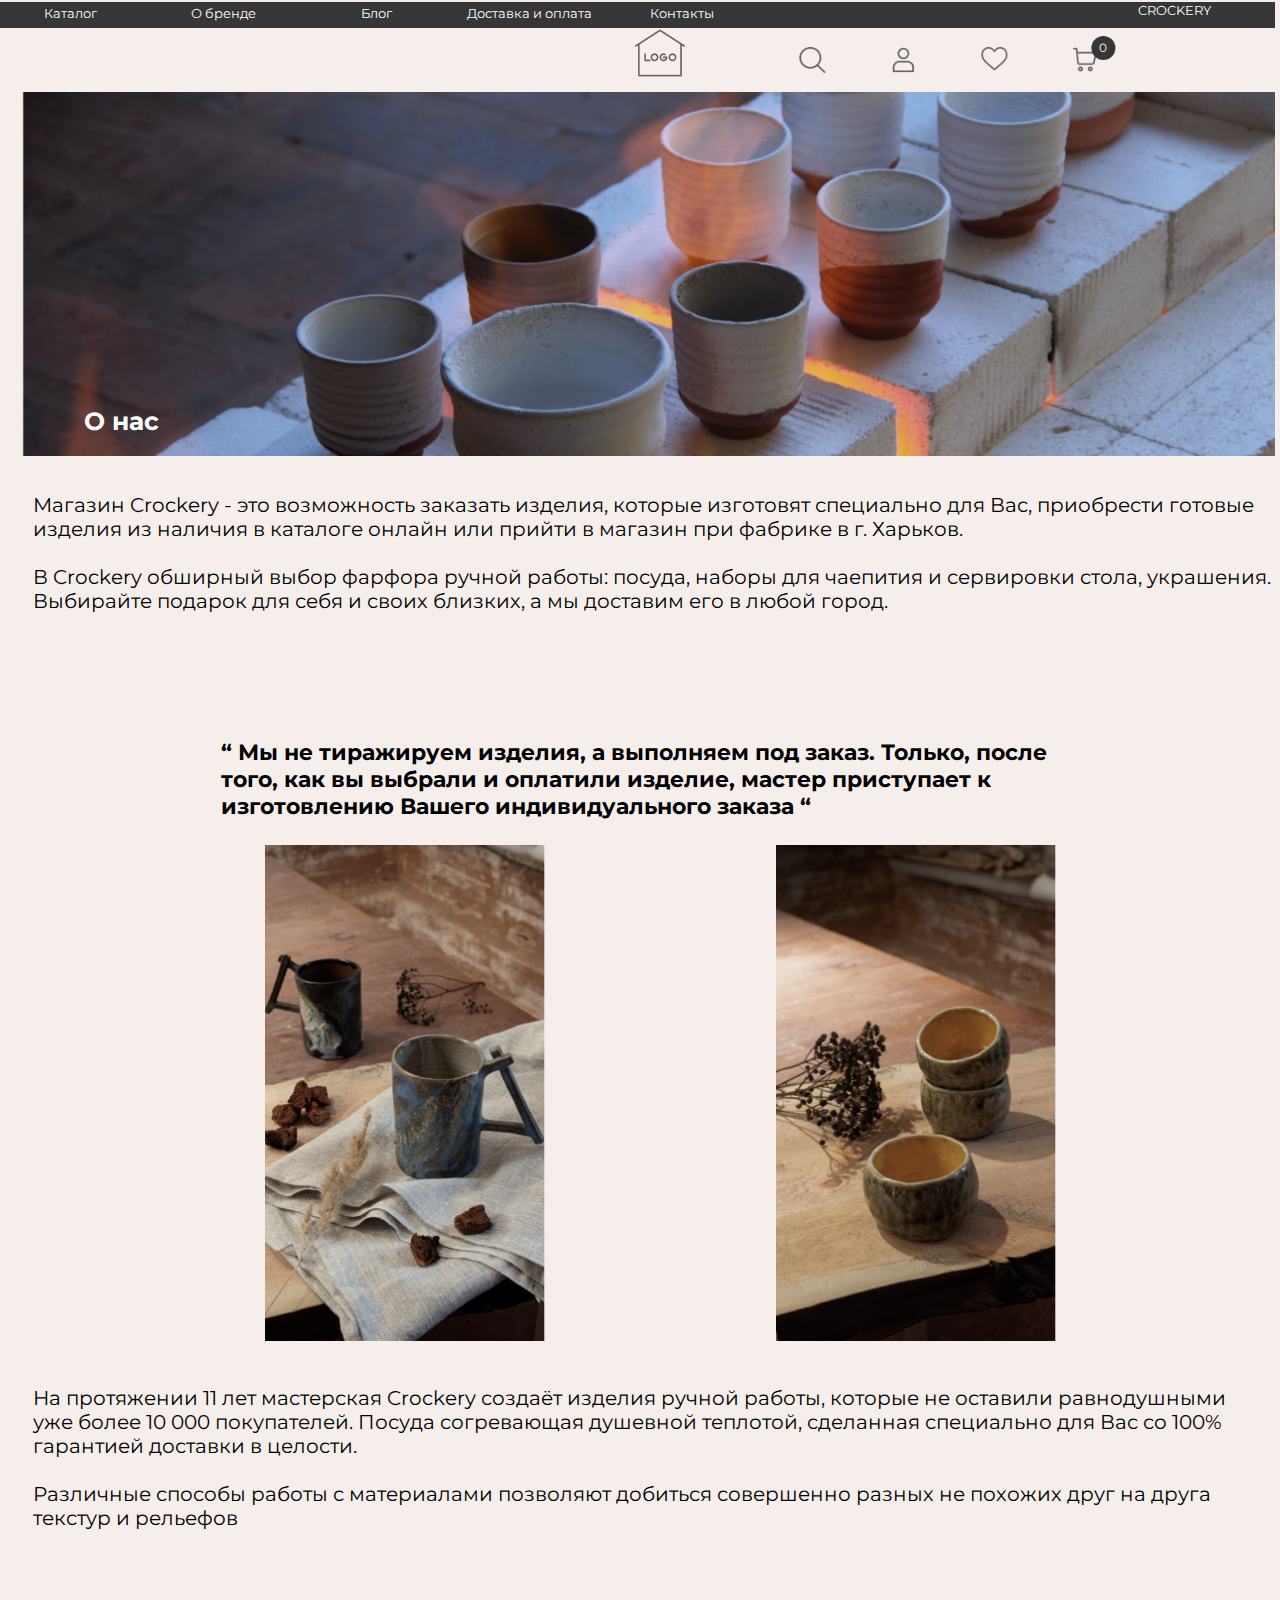
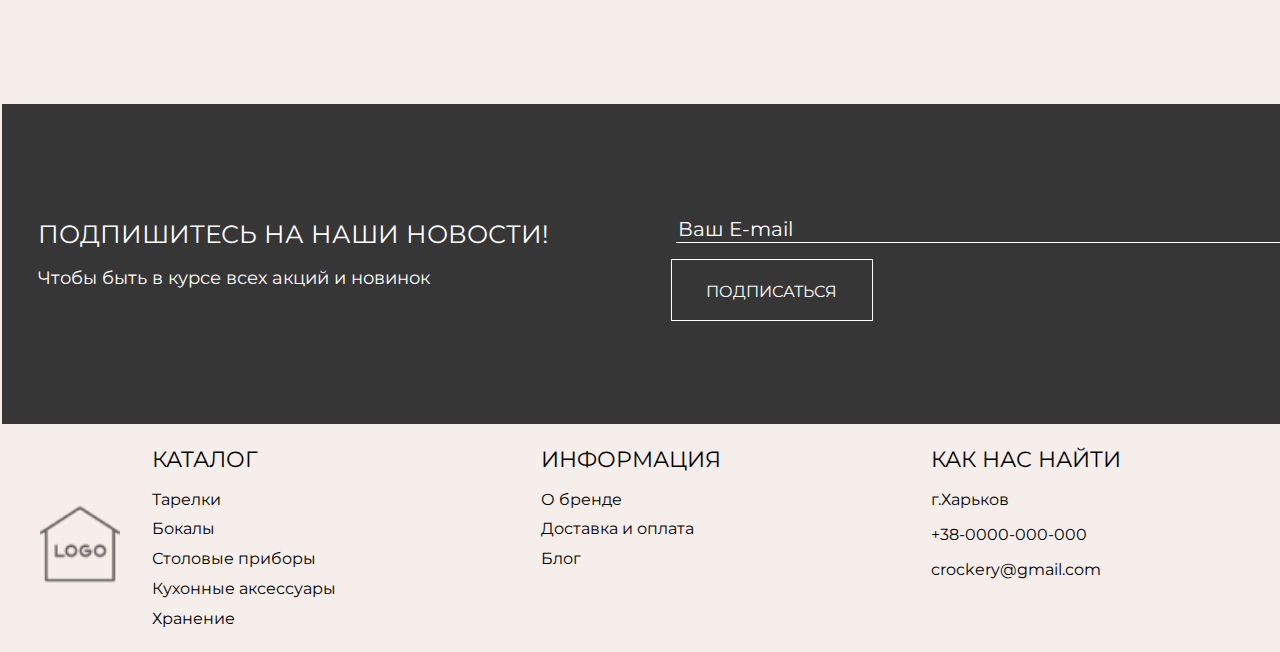
==== commit 91b9dd17: "changed html" ====
--- a/about-us.html
+++ b/about-us.html
@@ -6,10 +6,11 @@
   <meta name="viewport" content="width=device-width, initial-scale=1.0">
   <title>О бренде</title>
   <link rel="stylesheet" href="css/header_footer.css">
+  <link rel="stylesheet" href="css/about_us.css">
 </head>
 <body>
   <header>
-    <div class="block upper">
+    <div class="block up">
       <div class="box">
         <div class="screen">
           <div class="menu dropdown">
@@ -75,7 +76,7 @@
         <a href="index.html" class="box crockery"><img src="img/logo 1.png" alt="logo pic"></a>
     </div>
 
-    <div class="lower">
+    <div class="under">
       <div class="box logo-img"><img src="img/logo 1.png" alt="logo pic"> </div>
       
       <div class="box img-menu">
@@ -87,16 +88,56 @@
         <a href="#" class="img-btn"><img src="img/heart 1.png" alt="heart icon"></a>
         <div class="cart img-btn">
           <div class="block" id="cart-number">0</div>
-          <a href="#"><img src="img/shopping-cart 1.png" alt="shopping cart icon"></a>
+          <a href="shoping-cart.html"><img src="img/shopping-cart 1.png" alt="shopping cart icon"></a>
         </div>
       </div>    
     </div>
-    
   </header>
 
+  <div class="info-block">
+    <div id="page-head">
+      <img src="img/about/Rectangle 12.png" alt="about us header pic">
+      <span>О нас</span>
+    </div>
+    
+    <div id="page-info">
+      <div id="text-info">
+        <p>Магазин Crockery - это возможность заказать изделия, 
+          которые изготовят специально для Вас, приобрести 
+          готовые изделия из наличия в каталоге онлайн или прийти 
+          в магазин при фабрике в г. Харьков. <br><br>
+          
+          В Crockery обширный выбор фарфора ручной работы: посуда, 
+          наборы для чаепития и сервировки стола, украшения. 
+          Выбирайте подарок для себя и своих близких, а мы доставим 
+          его в любой город.</p>
 
+          <p id="bold">“ Мы не тиражируем изделия, а выполняем 
+            под заказ. Только, после того, как вы выбрали 
+            и оплатили изделие, мастер приступает 
+            к изготовлению Вашего индивидуального  
+            заказа “</p>
+      </div>
+      <div id="page-pics">
+        <img src="img/about/darya-ginger-7VLIIr54HiQ-unsplash 1.png" alt="">
+        <img src="img/about/darya-ginger-xZNjoWA0CN0-unsplash 1.png" alt="">
+      </div>
+    </div>
 
+    <div id="text-info">
+      <p>На протяжении 11 лет мастерская Crockery создаёт изделия ручной работы, которые не оставили равнодушными 
+        уже более 10 000 покупателей. Посуда согревающая душевной теплотой, сделанная специально для Вас 
+        со 100% гарантией доставки в целости.
+        <br><br>
+        Различные способы работы с материалами позволяют добиться совершенно разных не похожих друг на друга 
+        текстур и рельефов</p>
+    </div>
+    
 
+  </div>
+    
+
+  </div>
 
   <footer>
     <div class="block sign">
--- a/css/header_footer.css
+++ b/css/header_footer.css
@@ -144,6 +144,10 @@
   filter: brightness(300%);
 }
 
+.mobile{
+  z-index:16;
+}
+
 #menu__toggle{
   position: absolute;
   opacity:0;
@@ -161,7 +165,7 @@
   height: 26px;
 
   cursor: pointer;
-  z-index: 7;
+  
 }
 
 .menu__btn > span,
@@ -205,6 +209,7 @@
 
   background-color: #F6EEEB;
   box-shadow: 1px 0px 6px rgba(0, 0, 0, 0.2);
+  
 }
 
 .menu__item{
@@ -303,27 +308,19 @@
 
 /* lower menu block */
 
-.lower{
+.img-menu{
   position: relative;
-  margin-bottom: 60px;
-
-  width:100%;
-}
-
-.logo-img{
-  position: absolute;
-  right:45%;
-}
-
-.img-menu{
-  display: flex;
-  width: 20%;
+  display: flex;  
+  width: 50%;
+}
+
+.img-menu img{
+  background-color: transparent;
 }
 
 .img-menu a, .img-btn.search{
   display: block;
-  width: 40px;
-  height: 40px;
+
   transition: transform 0.1s ease-in-out;
 }
 
@@ -361,7 +358,6 @@
 }
 
 #cart-number{
-  position: absolute;
   top: 0%;
   left:70%;
   right: 0%;
@@ -378,6 +374,8 @@
   border-radius: 50%;
   z-index: 1;
 }
+
+
 /* end of lower menu block */
 /* end of menu block */
 
@@ -442,6 +440,68 @@
 }
 
 /* end of white buttons */
+
+/* for dark buttons */
+.white-btn#black{
+  border: 1px #363636 solid;
+
+  color: #000;
+
+  display: block;
+  height: 60px;
+  width: 200px;
+
+  text-transform: uppercase;
+  text-align: center;
+  line-height: 64px;
+
+  position: relative;
+
+  transition: color .5s ease-in-out;
+
+  overflow: hidden;
+  z-index: 1; 
+}
+
+.white-btn#black::before, .white-btn#black::after{
+  color: #fff;
+  position: absolute;
+  content: '';
+
+  height: 60px;
+  width: 200px;
+  background-color: #363636;
+
+  top:0;
+  left: -100%;
+
+  opacity: .5; 
+
+  transition: .3s ease-in-out;
+
+   z-index: -1; 
+}
+
+.white-btn#black::after{
+  opacity: 1;
+  transition-delay: .2;
+}
+
+.white-btn#black:hover::before, .white-btn#black:hover::after{
+  left: 0;
+  font-weight: bold;
+  color: #fff;
+}
+
+.white-btn#black:hover{
+  color: #fff;
+}
+
+.white-btn#black:active{
+  background-color: #363636;
+  color: #fff;
+}
+/* end of dark buttons */
 
 
 /* start of footer */
@@ -528,6 +588,7 @@
 /* start of adaptive screens */
 @media only screen and (min-width:320px)  {
   header{
+    width: 100%;
     font-size: 5px;
   }
   .crockery-name{
@@ -553,51 +614,45 @@
   }
 
   /* start of header */
-  .upper{
+  .up{
+    width: 90%;
     height: 9em;
-
+     z-index: 11; 
     position: fixed;
-    padding: -1% 0% 0% 0%;
-
-  }
-  .lower{
-    width:100%;
-    height: 9em;
-
-    left:50%;
-  }
-  
-  .img-menu{
-    padding-top: 15%;
-    padding-bottom: 2%;
-
-    margin-left: -8em;     
-  }
-
-  .img-menu a, .img-btn.search, .img-menu img{
-    width: 30px;
-    height: 30px;
-
-    margin-left: 5em; 
-  }
-  .cart{
-    margin-left: 10em;
-    width:7em;
-    /* background-color: brown; */
-  }
-
-  .cart img{
-    margin-left: -5em;;
+
+  }
+
+  .under{
+    width: 100%;
+    height: 25em;
+  }
+  
+  .img-menu{ 
+    width: 40em;
+    height: 8em;
+    left: 37%;
+    transform: translate(-63%);
+  }
+
+.img-menu a, .img-btn.search, .cart, .img-menu img{
+    width: 7em;
+    height: 7em;
   }
 
   #cart-number{
-    right:0%;
-  
-    font-size: 7px;
-  
-    height: 14px;
-    width: 14px;
-    line-height: 14px;
+    position: absolute;
+    top:-.5em;
+  
+    font-size: 12px;
+  
+    height: 2em;
+    width: 2em;
+    line-height: 2em;
+  }
+
+  .menu__box{
+    width:40em;
+    top:8em;
   }
   /* end of header */
 
@@ -619,20 +674,28 @@
   }
 
   #sign-email{
-    padding: 40px 0px 0px 10px;
-    width: 96%;
+    height: 10em;
+    position:relative;
+    padding: 40px 0px 0px 2em;
+    width: 100%;
   }
 
   #sign-email input{
-    font-size: 15px;
+    font-size: 9px;
+  }
+
+  #sign-email input::placeholder{
+    color: #fff;
   }
 
   #sign-email a.white-btn{
-    margin-top: 20px;
+    z-index: 12; 
     position:absolute;
-    right: 25%;
-    left:25%;
-  }
+    top:5em;
+    left: 50%;
+    transform: translate(-50%);
+  }
+
 
 
   .foot-menu{
@@ -662,7 +725,7 @@
 
   header{
     font-size: 5px;
-    left:-40%;
+    left:-2%;
   }
   .crockery-name{
     visibility: hidden;
@@ -687,28 +750,39 @@
   }
 
   /* start of header */
-  .upper{
+  .up{
+    width: 100%;
     height: 9em;
+     z-index: 11; 
     position: fixed;
-    padding: -1% 0% 0% 0%;
-
-  }
-  .lower{
-    width:100%;
-    height: 6em;
-    left:50%;
-  }
-  
-  .img-menu{
-    padding-top: 11%;
-    margin-left: -15em;     
-  }
-
-  .img-menu a, .img-btn.search, .img-menu img{
-    width: 30px;
-    height: 30px;
-
-    margin-left: 8em; 
+  }
+
+  .under{
+    width: 100%;
+    height: 25em;
+  }
+  
+  .img-menu{ 
+    width: 50em;
+    height: 10em;
+    left: 40%;
+    transform: translate(-60%);
+  }
+
+.img-menu a, .img-btn.search, .cart, .img-menu img{
+    width: 9em;
+    height: 9em;
+  }
+
+  #cart-number{
+    position: absolute;
+    top:-.5em;
+  
+    font-size: 12px;
+  
+    height: 2em;
+    width: 2em;
+    line-height: 2em;
   }
 
   .menu__box{
@@ -729,25 +803,6 @@
     width:55em;
   }
 
-  .cart{
-    margin-left: 14em;
-    width:8em;
-     /* background-color: brown;  */
-  }
-
-  .cart img{
-    margin-left: -8em;
-  }
-
-  #cart-number{
-    right:0%;
-  
-    font-size: 8px;
-  
-    height: 2.3em;
-    width: 2.3em;
-    line-height: 2.3em;
-  }
 
   /* start of footer */
 
@@ -768,19 +823,22 @@
   }
 
   #sign-email{
-    padding: 40px 0px 0px 10px;
-    width: 96%;
+    height: 10em;
+    position:relative;
+    padding: 40px 0px 0px 2em;
+    width: 100%;
   }
 
   #sign-email input{
-    font-size: 15px;
+    font-size: 13px;
   }
 
   #sign-email a.white-btn{
+    z-index: 12; 
     position:absolute;
-    top:60em;
-    right: 10em;
-    left:11em;
+    top:5em;
+    left: 50%;
+    transform: translate(-50%);
   }
 
   
@@ -811,9 +869,9 @@
 
 @media only screen and (min-width:641px) and (max-width: 819px) {  
   header{
-    width:100%;
+    width:95%;
     font-size: 5px;
-    left: -1%;
+    left: -2%;
   }
   .crockery-name{
     visibility: hidden;
@@ -826,8 +884,8 @@
   }
 
   .crockery img{
-    height:12em;
-    width:12em;
+    height:11em;
+    width:11em;
   }
   .img-menu input{
     visibility: hidden;
@@ -842,31 +900,44 @@
   }
 
   /* start of header */
-  .upper{
-    height: 13em;
-    width:100%;
+  .up{
+    width: 100%;
+    height: 12em;
+     z-index: 11; 
     position: fixed;
-    padding-top: -1%;
-
-    padding: 0 5em 0 5em;
-  }
-
-  .lower{
-    width:100%;
-    height: 6em;
-    left:20%;
-  }
-  
-  .img-menu{
-    padding-top: 9%;
-    margin-left: -28em;     
-  }
-
-  .img-menu a, .img-btn.search, .img-menu img{
+  }
+
+  .under{
+    width: 100%;
+    height: 28em;
+  }
+  
+  .img-menu{ 
+    margin-top: 4em;
+    width: 50em;
+    height: 10em;
+    left: 38%;
+    transform: translate(-62%);
+  }
+
+  .img-menu a, .img-btn.search, .cart{
+    margin-right: 15%;
+  }
+
+.img-menu a, .img-btn.search, .cart, .img-menu img{
     width: 10em;
     height: 10em;
-
-    margin-left: 8em; 
+  }
+
+  #cart-number{
+    position: absolute;
+    top:-.5em;
+  
+    font-size: 12px;
+  
+    height: 2em;
+    width: 2em;
+    line-height: 2em;
   }
 
   .menu__btn{
@@ -908,26 +979,12 @@
     width:80em;
   }
 
-  .cart{
-    margin-left: 14em;
-    width:11em;
-    /* background-color: brown;  */
-  }
-
-  .cart img{
-    margin-left: -8em;
-  }
-
-  #cart-number{
-    right:0%;
-  
-    font-size: 12px;
-  
-    height: 2.4em;
-    width: 2.4em;
-    line-height: 2.4em;
-  }
+  
   /* start of footer */
+
+  footer{
+    width: 100%;
+  }
 
   footer div.block{
     height: 23em; 
@@ -946,21 +1003,27 @@
   }
 
 
-
   #sign-email{
-    padding: 40px 0px 0px 1em;
-    width: 100%;
+    height: 10em;
+    position:relative;
+    padding: 40px 0px 0px 2em;
+    width: 100%;
+  }
+
+  #sign-email input{
+    font-size: 18px;
+  }
+
+  #sign-email a.white-btn{
+    z-index: 12; 
+    position:absolute;
+    top:5em;
+    left: 50%;
+    transform: translate(-50%);
   }
 
   #sign-email input{
     font-size: 17px;
-  }
-
-  #sign-email a.white-btn{
-    position:absolute;
-    top:76em;
-    right: 10em;
-    left:18em;
   }
 
   
@@ -991,11 +1054,11 @@
   /* end of footer */
  }
 
- @media only screen and (min-width:819px) and (max-width: 961px) {
+
+ @media only screen and (min-width:819px)and (max-width: 960px)  {
   header{
     width:100%; 
     font-size: 5px;
-    left: -1%;
   }
   .crockery-name{
     visibility: hidden;
@@ -1024,38 +1087,48 @@
   }
 
   /* start of header */
-  .upper{
-    height: 13em;
-    width:80%; 
+  .up{
+    width: 100%;
+    height: 12em;
+     z-index: 11; 
     position: fixed;
-    padding-top: -1%;
-
-    padding: 0 5em 0 8em;
-  }
-
-  .lower{
-    width:100%;
-    height: 6em;
-    left:20%;
-
-    
-  }
-  
-  .img-menu{
-    padding-top: 9%;
-    margin-left: -19em; 
-  }
-
-  .img-menu a, .img-btn.search, .img-menu img{
-    width: 12em;
-    height: 12em;
-
-    margin-left: 8em; 
+  }
+
+  .under{
+    width: 100%;
+    height: 28em;
+  }
+  
+  .img-menu{ 
+    margin-top: 5em;
+    width: 60em;
+    height: 10em;
+    left: 42%;
+    transform: translate(-58%);
+  }
+
+  .img-menu a, .img-btn.search, .cart{
+    margin-right: 10em;
+  }
+.img-menu a, .img-btn.search, .cart, .img-menu img{
+    width: 10em;
+    height: 10em;
+  }
+
+  #cart-number{
+    position: absolute;
+    top:-.5em;
+  
+    font-size: 12px;
+  
+    height: 2em;
+    width: 2em;
+    line-height: 2em;
   }
 
   .menu__btn{
     width: 6em;
-    transform: scale(1.2);
+    transform: scale(1.1);
   }
 
   .menu__btn > span{
@@ -1092,25 +1165,6 @@
     width:80em;
   }
 
-  .cart{
-    margin-left: 14em;
-    width:11em;
-    /* background-color: brown;  */
-  }
-
-  .cart img{
-    margin-left: -8em;
-  }
-
-  #cart-number{
-    right:0%;
-  
-    font-size: 12px;
-  
-    height: 2.4em;
-    width: 2.4em;
-    line-height: 2.4em;
-  }
   /* start of footer */
  
 
@@ -1133,6 +1187,8 @@
 
 
   #sign-email{
+    height: 10em;
+    position:relative;
     padding: 40px 0px 0px 2em;
     width: 100%;
   }
@@ -1142,10 +1198,12 @@
   }
 
   #sign-email a.white-btn{
+  
+    z-index: 12; 
     position:absolute;
-    top:86em;
-    right: 10em;
-    left:19em;
+    top:5em;
+    left: 50%;
+    transform: translate(-50%);
   }
 
   
@@ -1186,8 +1244,7 @@
   header{
     font-size: 13px;
     width:100%;
-    margin-top:-0.5em;
-    left: -1%;
+    margin-top:-0.5em; 
   }
   .crockery-name{
     visibility: visible;
@@ -1206,8 +1263,10 @@
     width: 2em;
     height: 2em;
 
+
+    margin-top: 2em;
+    margin-left: 50%;
     top: .5em;
-    left:48%;
   }
 
   .mobile{
@@ -1219,49 +1278,35 @@
     width: 100%;
   }
   /* start of header */
-  .upper{
-    position: relative;
+  .up{
     width: 100%;
     height: 2em;
-    line-height: 2em;
-    padding-top: -1%;
-    padding: 0 0em 0 1em;
-  }
-
-
-  .lower{
-    /* background-color: brown;  */
-    height: 2em;
-    width:100%;
-    left:0;
+  }
+
+  .under{
+    width: 100%;
+    height: 6em;
   }
   
   .img-menu{ 
-    position: absolute;
-    padding-top: 0%;
-    left:65%; 
-    top: 1em;
-
-  }
-
-  .img-menu a, .img-btn.search, .img-menu img{
+    position: none;
+    width: 20%;
+    height: 3em;
+
+    left:60%;
+    top:-3em;
+  }
+
+  .img-menu a, .img-btn.search, .cart{
+    margin-right: 5em;
+  }
+  .img-menu a, .img-btn.search, .cart, .img-menu img{
     width: 2em;
     height: 2em;
-
-    margin-left: 2em; 
-  }
-
-  .cart{
-    margin-left: 3em;
-    width:2em;
-    /* background-color: brown;   */
-  }
-
-  .cart img{
-    margin-left: -2em;
   }
 
   #cart-number{
+    position: absolute;
     top:-.5em;
   
     font-size: 12px;
@@ -1309,9 +1354,10 @@
 
   #sign-email a.white-btn{
     position:absolute;
-    top:65em;
-    right: 10em;
-    left:35em;
+    top:unset;
+    bottom: 20%;
+    right: unset;
+    left: 8em;
   }
 
   
@@ -1383,51 +1429,35 @@
     width: 100%;
   }
   /* start of header */
-  .upper{
-    position: relative;
+  .up{
     width: 100%;
     height: 2em;
-    line-height: 2em;
-    padding-top: -1%;
-    padding: 0 0em 0 1em;
-  }
-
-
-  .lower{
-    /* background-color: rgb(136, 175, 43);   */
-    height: 5em;
-    width:100%;
-    left:0; 
+  }
+
+  .under{
+    width: 100%;
+    height: 6em;
   }
   
   .img-menu{ 
-    position: absolute;
-    /* height: inherit; */
-    padding-top: 0%;
-    left:70%; 
-    top: 1em;
-
-    /* background-color: brown; */
-  }
-
-  .img-menu a, .img-btn.search, .img-menu img{
+    position: none;
+    width: 20%;
+    height: 3em;
+
+    left:60%;
+    top:-3em;
+  }
+
+  .img-menu a, .img-btn.search, .cart{
+    margin-right: 5em;
+  }
+  .img-menu a, .img-btn.search, .cart, .img-menu img{
     width: 2em;
     height: 2em;
-
-    margin-left: 2em; 
-  }
-
-  .cart{
-    margin-left: 3em;
-    width:2em;
-    /* background-color: brown;   */
-  }
-
-  .cart img{
-    margin-left: -2em;
   }
 
   #cart-number{
+    position: absolute;
     top:-.5em;
   
     font-size: 12px;
@@ -1472,9 +1502,10 @@
 
   #sign-email a.white-btn{
     position:absolute;
-    top:9em;
-    right: 10em;
-    left:39em;
+    top:unset;
+    bottom: 20%;
+    right: unset;
+    left: 8em;
   }
 
   
@@ -1505,7 +1536,7 @@
   /* end of footer */
 }
 
-@media only screen and (min-width:1281px) {
+@media  only screen and (min-width:1281px) {
   body{
     width:100%;
   } 
@@ -1545,45 +1576,35 @@
     width: 100%;
   }
   /* start of header */
-  .upper{
-    position: relative;
+  .up{
     width: 100%;
     height: 2em;
-    line-height: 2em;
-    padding-top: -1%;
-    padding: 0 0em 0 1em;
-  }
-  .lower{
-    /* background-color: brown;  */
+  }
+
+  .under{
+    width: 100%;
+    height: 6em;
+  }
+  
+  .img-menu{ 
+    position: none;
+    width: 20%;
+    height: 3em;
+
+    left:70%;
+    top:-3em;
+  }
+
+  .img-menu a, .img-btn.search, .cart{
+    margin-right: 5em;
+  }
+  .img-menu a, .img-btn.search, .cart, .img-menu img{
+    width: 2em;
     height: 2em;
-    width:100%;
-    left:0;
-  }
-  
-  .img-menu{ position: absolute;
-    padding-top: 9%;
-    left:75em; 
-    top: -10em;
-  }
-
-  .img-menu a, .img-btn.search, .img-menu img{
-    width: 2.2em;
-    height: 2.2em;
-
-    margin-left: 4em; 
-  }
-
-  .cart{
-    margin-left: 7em;
-    width:3em;
-    /* background-color: brown;   */
-  }
-
-  .cart img{
-    margin-left: -4em;
   }
 
   #cart-number{
+    position: absolute;
     top:-.5em;
   
     font-size: 12px;
@@ -1592,6 +1613,8 @@
     width: 2em;
     line-height: 2em;
   }
+  
+ 
   /* start of footer */
  
 
@@ -1628,9 +1651,10 @@
 
   #sign-email a.white-btn{
     position:absolute;
-    top:10em;
-    right: 10em;
-    left:52em;
+    top:unset;
+    bottom: 20%;
+    right: unset;
+    left: 8em;
   }
 
   
--- a/css/about_us.css
+++ b/css/about_us.css
@@ -0,0 +1,170 @@
+.info-block{
+  padding:1%;
+  font-size: 20px;
+}
+
+#page-head {
+  position: relative;
+  color:#fff;
+}
+
+#page-head span{
+  position: absolute;
+  font-size: 25px;
+  font-weight: bolder;
+
+  top:80%;
+  left:5%;
+}
+
+#page-head img{
+  width:100%;
+}
+
+#page-pics{
+  width:100%;
+  object-fit: cover;
+}
+
+
+#page-info div{
+  width:100%;
+
+}
+
+#text-info, #page-pics{
+  padding:1%;
+}
+
+p#bold{
+  margin: 10% 0 0 15%;
+
+  width:70%;
+  height:50%;
+
+  font-weight: bolder;
+  font-size: 22px;
+}
+
+@media only screen and (min-width:320px){
+  .screen{
+    visibility: hidden;
+  }
+
+  #page-pics{
+    display: flex;
+    justify-content: space-evenly;
+  }
+
+  #page-pics img{
+    width:7em;
+
+  }
+  #page-head span{
+    top:65%;
+  }
+}
+
+@media only screen and (min-width:481px)  { 
+  .screen{
+    visibility: hidden;
+  }
+
+  #page-pics{
+    display: flex;
+    justify-content: space-evenly;
+  }
+
+  #page-pics img{
+    width:11em;
+  }
+
+}
+
+@media only screen and (min-width:641px) and (max-width: 819px)  { 
+  .screen{
+    visibility: hidden;
+  }
+
+  #page-pics{
+    display: flex;
+    justify-content: space-evenly;
+  }
+  #page-head span{
+    top:70%;
+  }
+}
+
+@media only screen and (min-width:819px) and (max-width: 961px) {
+  .screen{
+    visibility: hidden;
+  }
+
+  #page-pics{
+    display: flex;
+    justify-content: space-evenly;
+  }
+  #page-head span{
+    top:80%;
+  }
+}
+
+@media only screen and (min-width:961px) { 
+  .crockery-name{
+    visibility: visible;
+  }
+
+  .crockery{
+    visibility: hidden;
+  }
+
+  .img-menu input{
+    visibility: hidden;
+  }
+
+  .logo-img{
+    visibility: visible;
+  }
+
+  .mobile{
+    visibility: hidden;
+  }
+
+  .screen{
+    visibility: visible;
+  }
+
+  #page-pics{
+    display: flex;
+    justify-content: space-evenly;
+    width:100%;
+  }
+
+  #page-pics{
+    display: flex;
+    justify-content: space-evenly;
+  }
+  #page-pics img{
+    width:14em;
+  }
+  #page-head span{
+    top:85%;
+  }
+
+}
+
+@media only screen and (min-width:1281px) {
+  #page-info{
+    display: flex;
+    flex-direction: row-reverse;
+  }
+  #page-pics{
+    display: flex;
+    justify-content: space-evenly;
+  }
+
+  #page-pics img{
+    width:15em;
+  }
+  
+}